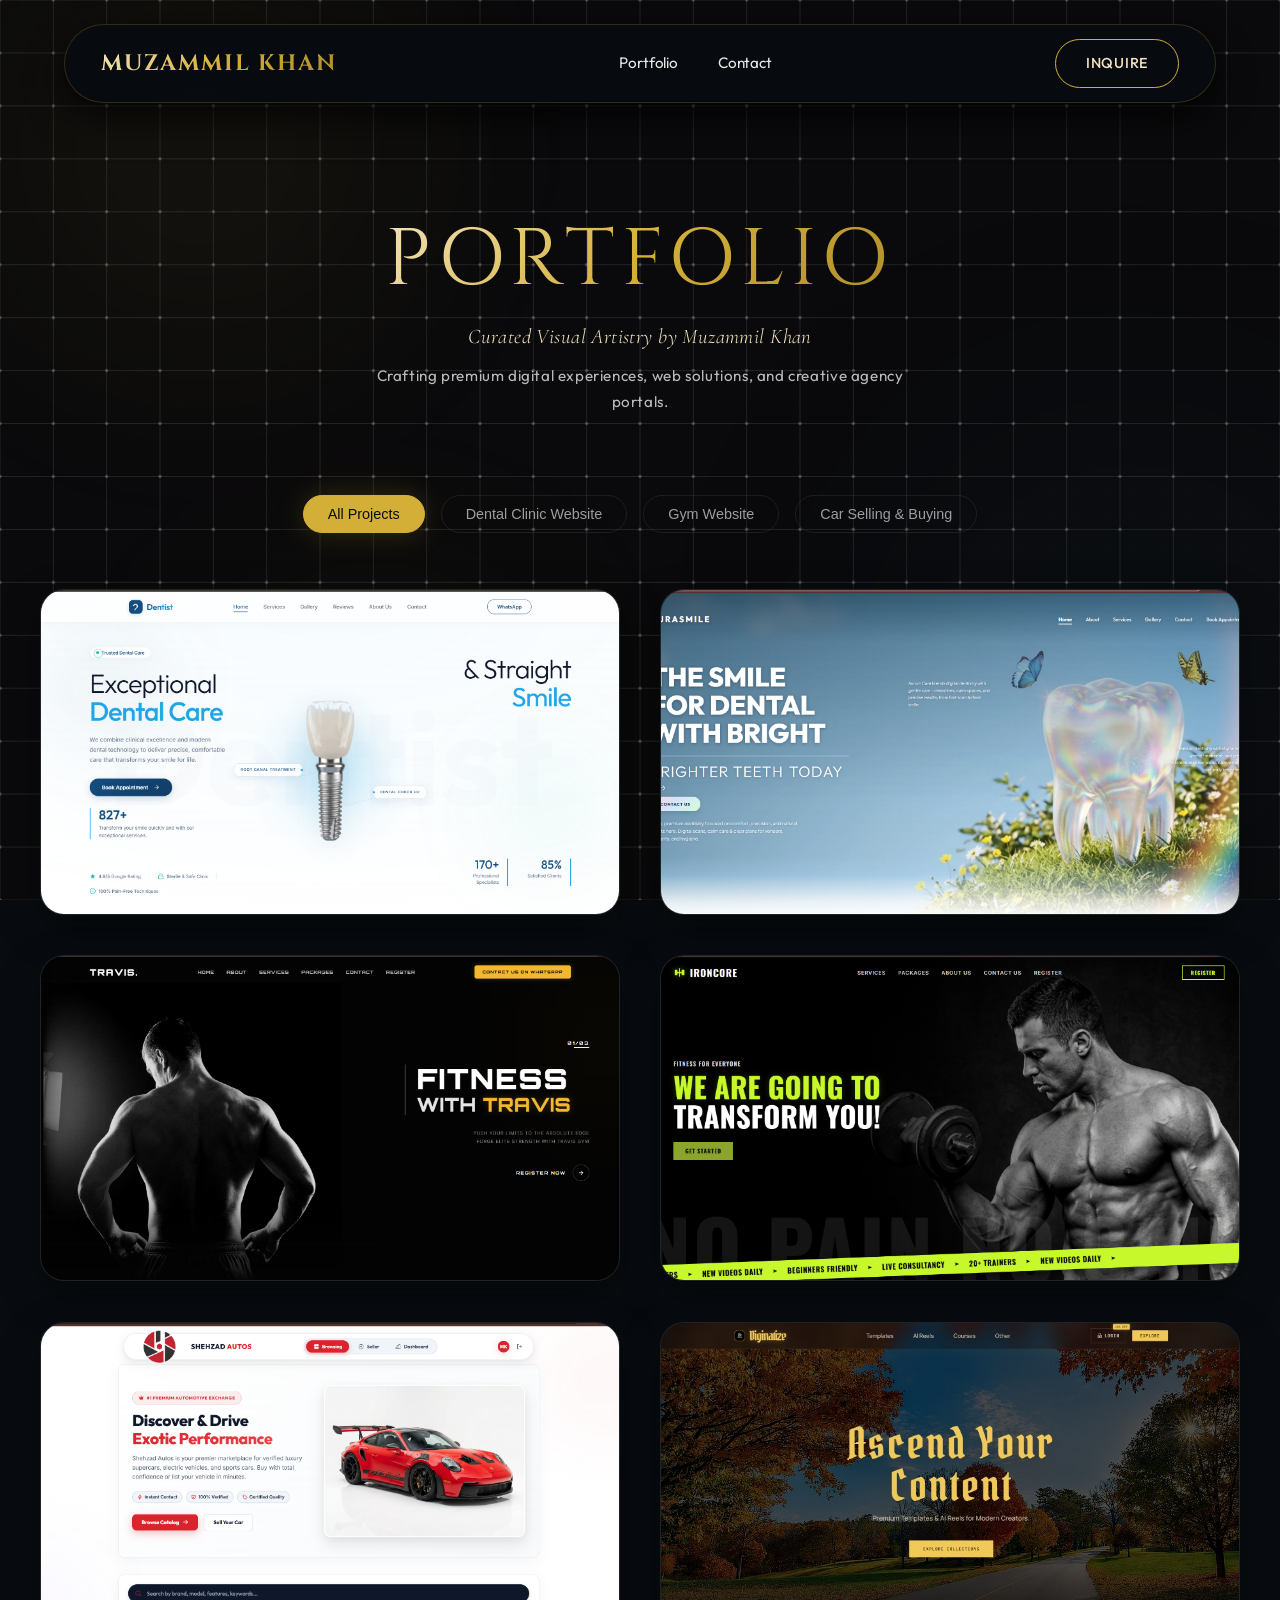
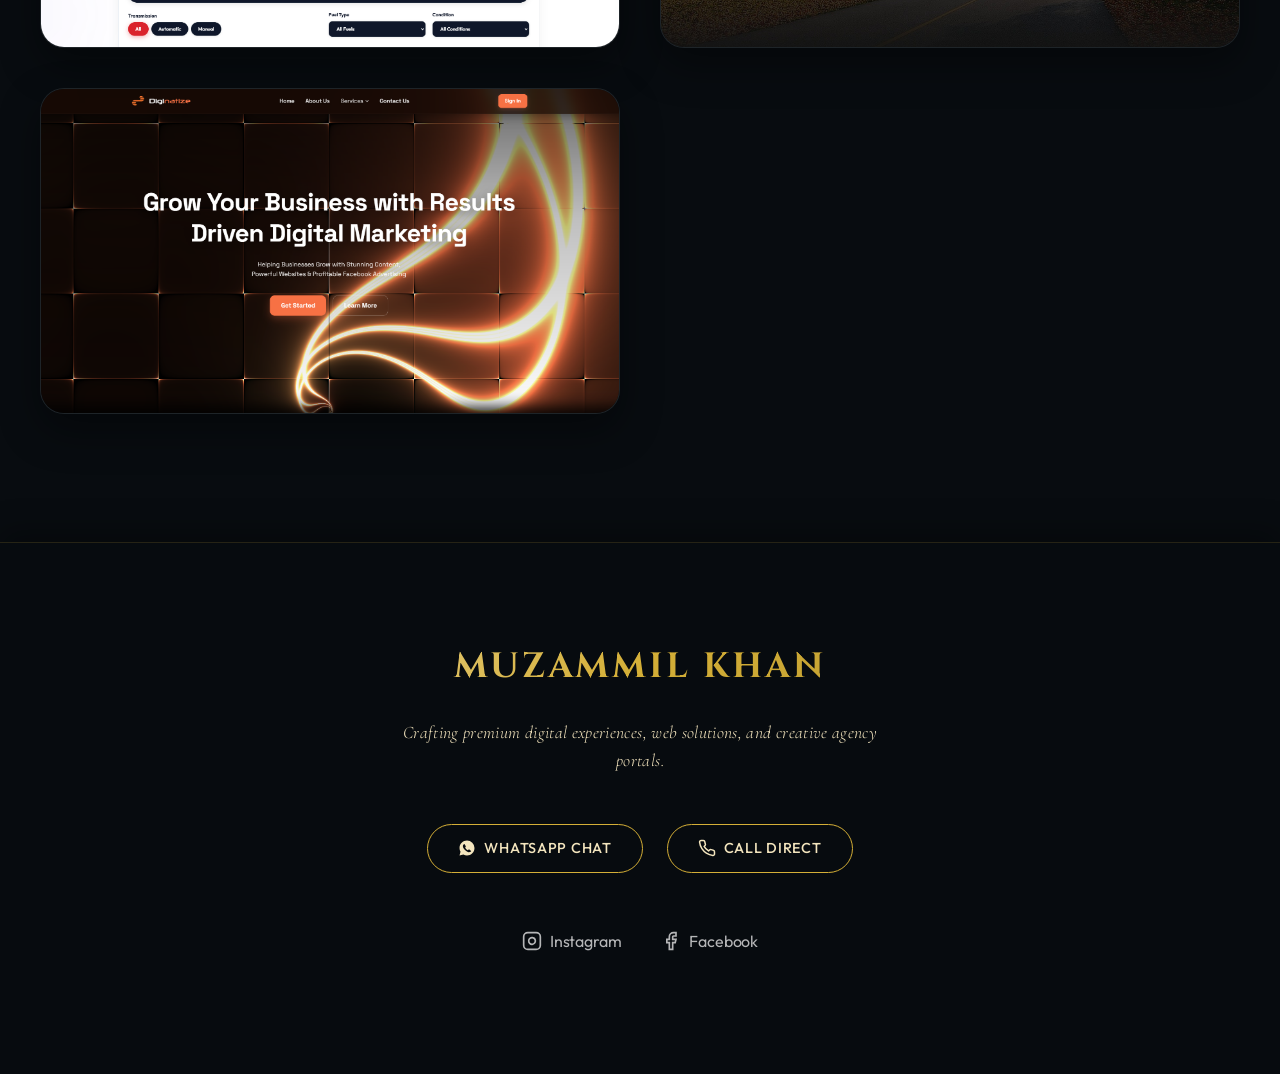
==== index.html @ 88462e07 "Add hero tagline with readable Outfit sans-serif font" ====
<!DOCTYPE html>
<html lang="en">
<head>
  <meta charset="UTF-8">
  <meta name="viewport" content="width=device-width, initial-scale=1.0">
  <title>Portfolio — Muzammil Khan | Visual Artistry & Creative Portfolio</title>
  <meta name="description" content="Explore the exclusive creative portfolio of Muzammil Khan, featuring landscapes, architecture, street photography, and dramatic studio portraits.">
  
  <!-- Premium Stylesheets -->
  <link rel="stylesheet" href="premium_styles.css">
</head>
<body class="font-body">

  <!-- Ambient Glow Spheres for Background Depth (wrapped to prevent horizontal overflow) -->
  <div class="ambient-bg-wrapper">
    <div class="glow-sphere glow-sphere-gold animate-float" style="width: 600px; height: 600px; top: -150px; left: -100px; opacity: 0.8;"></div>
    <div class="glow-sphere glow-sphere-teal" style="width: 700px; height: 700px; top: 35vh; right: -200px; opacity: 0.5;"></div>
    <div class="glow-sphere glow-sphere-gold" style="width: 500px; height: 500px; bottom: -100px; left: 10%; opacity: 0.6;"></div>
  </div>

  <!-- Sticky Glass Navigation Header -->
  <nav class="glass-nav">
    <div class="logo-container">
      <a href="#" class="logo-text font-luxury-display text-gradient-gold">Muzammil khan</a>
    </div>
    
    <!-- Desktop Navigation Links -->
    <div class="nav-links font-modern-sans">
      <a href="#gallery">Portfolio</a>
      <a href="#contact">Contact</a>
    </div>
    
    <!-- Right Controls -->
    <div class="nav-controls">
      <div class="nav-btn-container">
        <a href="https://wa.me/923310216815?text=Hi%20Muzammil%2C%20I%20would%20like%20to%20inquire%20about%20your%20photography%20portfolio." target="_blank" class="btn-premium">Inquire</a>
      </div>

      <!-- Hamburger Button (3 lines) -->
      <button class="nav-toggle" id="nav-toggle" aria-label="Toggle Menu">
        <span class="hamburger-bar"></span>
        <span class="hamburger-bar"></span>
        <span class="hamburger-bar"></span>
      </button>
    </div>

    <!-- Mobile & Tablet Dropdown Drawer -->
    <div class="mobile-nav-menu font-modern-sans" id="mobile-nav-menu">
      <a href="#gallery" class="mobile-nav-link">Portfolio</a>
      <a href="#contact" class="mobile-nav-link">Contact</a>
    </div>
  </nav>

  <!-- Hero Section -->
  <header class="hero-section">
    <div class="reveal reveal-slide-up delay-200">
      <h1 class="hero-title font-luxury-display text-gradient-gold">Portfolio</h1>
      <p class="hero-subtitle font-luxury-serif">Curated Visual Artistry by Muzammil Khan</p>
      <p class="hero-tagline font-modern-sans">Crafting premium digital experiences, web solutions, and creative agency portals.</p>
    </div>
  </header>

  <!-- Gallery Filter Tabs -->
  <section class="filter-container reveal reveal-slide-up delay-300 font-modern-sans">
    <button class="filter-btn active" data-filter="all">All Projects</button>
    <button class="filter-btn" data-filter="dentist">Dental Clinic Website</button>
    <button class="filter-btn" data-filter="gym">Gym Website</button>
    <button class="filter-btn" data-filter="cars">Car Selling & Buying</button>
  </section>

  <!-- Gallery Grid Section -->
  <main class="gallery-section" id="gallery">
    <div class="gallery-grid">
      
      <!-- Item 1: Dentist Website -->
      <div class="gallery-item reveal reveal-slide-up delay-100" 
           data-category="dentist" 
           data-title="Dental Wellness"
           data-desc="A premium, clean responsive dentistry website designed for Dr. Shahrukh. Features a modern clinic layout, dynamic service lists, interactive client reviews, and direct WhatsApp integrations to request appointments."
           data-date="February 2026"
           data-location="Karachi, Pakistan"
           data-live="https://dentist-main.vercel.app/">
        <div class="gallery-img-wrapper">
          <img src="assets/images/portfolio_dentist_web.png" alt="Dental Wellness Clinic">
        </div>
        <div class="gallery-overlay">
          <span class="gallery-item-category font-modern-sans">Dental Clinic</span>
          <h3 class="gallery-item-title font-luxury-serif">Dental Wellness</h3>
          <span class="gallery-item-link font-modern-sans">
            View Project 
            <svg width="14" height="14" viewBox="0 0 24 24" fill="none" stroke="currentColor" stroke-width="2">
              <line x1="5" y1="12" x2="19" y2="12"></line>
              <polyline points="12 5 19 12 12 19"></polyline>
            </svg>
          </span>
        </div>
      </div>

      <!-- Item 2: AuraSmile Dentist Website -->
      <div class="gallery-item reveal reveal-slide-up delay-150" 
           data-category="dentist" 
           data-title="AuraSmile"
           data-desc="A modern, high-end digital dentistry platform designed for AuraSmile. Built with serene sky-blue aesthetics, featuring clinical service catalogs, patient appointment requests, and client review carousels."
           data-date="January 2026"
           data-location="Dental Clinic"
           data-live="https://dentist-2-nine.vercel.app/">
        <div class="gallery-img-wrapper">
          <img src="assets/images/portfolio_dentist_web_2.png" alt="AuraSmile Dental Clinic">
        </div>
        <div class="gallery-overlay">
          <span class="gallery-item-category font-modern-sans">Dental Clinic</span>
          <h3 class="gallery-item-title font-luxury-serif">AuraSmile</h3>
          <span class="gallery-item-link font-modern-sans">
            View Project 
            <svg width="14" height="14" viewBox="0 0 24 24" fill="none" stroke="currentColor" stroke-width="2">
              <line x1="5" y1="12" x2="19" y2="12"></line>
              <polyline points="12 5 19 12 12 19"></polyline>
            </svg>
          </span>
        </div>
      </div>

      <!-- Item 3: Gym Website -->
      <div class="gallery-item reveal reveal-slide-up delay-200" 
           data-category="gym" 
           data-title="Travis Gym"
           data-desc="A sleek, high-contrast dark responsive landing page designed for Travis Gym. Features custom training package listings, athlete hero presentation sliders, dynamic service sections, and online membership registrations."
           data-date="March 2026"
           data-location="Fitness Center"
           data-live="https://gym-iota-lake.vercel.app/">
        <div class="gallery-img-wrapper">
          <img src="assets/images/portfolio_gym_web.png" alt="Travis Gym Website">
        </div>
        <div class="gallery-overlay">
          <span class="gallery-item-category font-modern-sans">Gym Website</span>
          <h3 class="gallery-item-title font-luxury-serif">Travis Gym</h3>
          <span class="gallery-item-link font-modern-sans">
            View Project 
            <svg width="14" height="14" viewBox="0 0 24 24" fill="none" stroke="currentColor" stroke-width="2">
              <line x1="5" y1="12" x2="19" y2="12"></line>
              <polyline points="12 5 19 12 12 19"></polyline>
            </svg>
          </span>
        </div>
      </div>

      <!-- Item 4: Ironcore Gym Website -->
      <div class="gallery-item reveal reveal-slide-up delay-250" 
           data-category="gym" 
           data-title="Ironcore Gym"
           data-desc="A premium, dark high-energy fitness platform built for Ironcore Gym. Showcases custom packages layouts, interactive trainer showcases, training service grids, and user registrations widgets."
           data-date="February 2026"
           data-location="Fitness Center"
           data-live="https://gym-2-eight.vercel.app/index.html">
        <div class="gallery-img-wrapper">
          <img src="assets/images/portfolio_gym_web_2.png" alt="Ironcore Gym Website">
        </div>
        <div class="gallery-overlay">
          <span class="gallery-item-category font-modern-sans">Gym Website</span>
          <h3 class="gallery-item-title font-luxury-serif">Ironcore Gym</h3>
          <span class="gallery-item-link font-modern-sans">
            View Project 
            <svg width="14" height="14" viewBox="0 0 24 24" fill="none" stroke="currentColor" stroke-width="2">
              <line x1="5" y1="12" x2="19" y2="12"></line>
              <polyline points="12 5 19 12 12 19"></polyline>
            </svg>
          </span>
        </div>
      </div>

      <!-- Item 5: Shehzad Autos Car Portal -->
      <div class="gallery-item reveal reveal-slide-up delay-200" 
           data-category="cars" 
           data-title="Shehzad Autos"
           data-desc="A premium automotive exchange platform designed to browse, buy, and sell verified luxury supercars and sports vehicles. Features a clean catalog interface, search filtration dashboards, and instant seller contact options."
           data-date="May 2026"
           data-location="Car Marketplace"
           data-live="https://old-car-selling.vercel.app/">
        <div class="gallery-img-wrapper">
          <img src="assets/images/portfolio_car_web_2.png" alt="Shehzad Autos Platform">
        </div>
        <div class="gallery-overlay">
          <span class="gallery-item-category font-modern-sans">Car Selling & Buying</span>
          <h3 class="gallery-item-title font-luxury-serif">Shehzad Autos</h3>
          <span class="gallery-item-link font-modern-sans">
            View Project 
            <svg width="14" height="14" viewBox="0 0 24 24" fill="none" stroke="currentColor" stroke-width="2">
              <line x1="5" y1="12" x2="19" y2="12"></line>
              <polyline points="12 5 19 12 12 19"></polyline>
            </svg>
          </span>
        </div>
      </div>

      <!-- Item 6: Diginatize Platform -->
      <div class="gallery-item reveal reveal-slide-up delay-100" 
           data-category="other" 
           data-title="Diginatize"
           data-desc="A premium digital content distribution hub built for creator templates and AI reels. Includes curated assets catalogs, login portals, learning courses modules, and redirection conversion utility pages."
           data-date="April 2026"
           data-location="Digital Platform"
           data-live="https://converter-three-jet.vercel.app/code.html">
        <div class="gallery-img-wrapper">
          <img src="assets/images/portfolio_diginatize_web.jpg" alt="Diginatize Platform">
        </div>
        <div class="gallery-overlay">
          <span class="gallery-item-category font-modern-sans">Digital Products</span>
          <h3 class="gallery-item-title font-luxury-serif">Diginatize</h3>
          <span class="gallery-item-link font-modern-sans">
            View Project 
            <svg width="14" height="14" viewBox="0 0 24 24" fill="none" stroke="currentColor" stroke-width="2">
              <line x1="5" y1="12" x2="19" y2="12"></line>
              <polyline points="12 5 19 12 12 19"></polyline>
            </svg>
          </span>
        </div>
      </div>

      <!-- Item 7: Diginatize Marketer -->
      <div class="gallery-item reveal reveal-slide-up delay-150" 
           data-category="other" 
           data-title="Diginatize Marketer"
           data-desc="A results-driven digital marketing agency landing page designed under the Diginatize brand. Built with modern campaign sections, client testimonials grids, and custom service lists."
           data-date="July 2026"
           data-location="Marketing Agency"
           data-live="https://diginatize-marketer.vercel.app/">
        <div class="gallery-img-wrapper">
          <img src="assets/images/portfolio_marketing_web_2.png" alt="Diginatize Marketer Platform">
        </div>
        <div class="gallery-overlay">
          <span class="gallery-item-category font-modern-sans">Digital Marketing</span>
          <h3 class="gallery-item-title font-luxury-serif">Diginatize Marketer</h3>
          <span class="gallery-item-link font-modern-sans">
            View Project 
            <svg width="14" height="14" viewBox="0 0 24 24" fill="none" stroke="currentColor" stroke-width="2">
              <line x1="5" y1="12" x2="19" y2="12"></line>
              <polyline points="12 5 19 12 12 19"></polyline>
            </svg>
          </span>
        </div>
      </div>

    </div>
  </main>

  <!-- Interactive Lightbox Modal -->
  <div class="lightbox" id="lightbox">
    <div class="lightbox-content">
      <button class="lightbox-close-btn" aria-label="Close Lightbox">&times;</button>
      
      <!-- Visual Display Area -->
      <div class="lightbox-visual">
        <img src="" alt="" class="lightbox-img">
      </div>
      
      <!-- Details & Actions Area -->
      <div class="lightbox-details">
        <span class="lightbox-category font-modern-sans">Category</span>
        <h2 class="lightbox-title font-luxury-serif text-gradient-gold">Project Title</h2>
        <p class="lightbox-desc font-body">Detailed description of the project goes here.</p>
        
        <div class="lightbox-metadata font-modern-sans">
          <div class="meta-item">
            <span class="meta-label">Released</span>
            <span class="meta-val lightbox-date">October 2025</span>
          </div>
          <div class="meta-item">
            <span class="meta-label">Client / Focus</span>
            <span class="meta-val lightbox-location">Location</span>
          </div>
        </div>

        <div class="lightbox-actions">
          <a href="#" target="_blank" class="btn-premium lightbox-primary-btn">
            <!-- Content populated dynamically by JS -->
          </a>
          <button class="btn-secondary lightbox-close-action-btn" id="lightbox-close-action-btn">
            <svg width="16" height="16" viewBox="0 0 24 24" fill="none" stroke="currentColor" stroke-width="2" stroke-linecap="round" stroke-linejoin="round" style="margin-right: 4px;"><line x1="19" y1="12" x2="5" y2="12"></line><polyline points="12 19 5 12 12 5"></polyline></svg>
            Back
          </button>
        </div>
      </div>
    </div>
  </div>

  <!-- Footer Section -->
  <footer class="footer" id="contact">
    <div class="reveal reveal-slide-up">
      <h2 class="footer-brand font-luxury-display text-gradient-gold">Muzammil Khan</h2>
      <p class="footer-tagline font-luxury-serif">Crafting premium digital experiences, web solutions, and creative agency portals.</p>
      
      <!-- Interactive Contact Triggers (Call & WhatsApp) -->
      <div style="display: flex; justify-content: center; gap: 1.5rem; margin-bottom: 3.5rem; flex-wrap: wrap;">
        <!-- WhatsApp -->
        <a href="https://wa.me/923310216815?text=Hi%20Muzammil%2C%20I%20would%20love%20to%20discuss%20a%20project%20or%20inquire%20about%20your%20art." 
           target="_blank" class="btn-premium">
          <svg width="18" height="18" viewBox="0 0 24 24" fill="currentColor">
            <path d="M12.012 2c-5.506 0-9.989 4.478-9.99 9.984a9.96 9.96 0 0 0 1.333 4.982L2 22l5.202-1.362a9.92 9.92 0 0 0 4.808 1.238h.005c5.507 0 9.99-4.478 9.99-9.985A9.98 9.98 0 0 0 12.012 2zm5.727 14.12c-.25.706-1.464 1.296-2.01 1.348-.5.048-1.154.276-3.344-.633-2.793-1.157-4.577-3.99-4.717-4.178-.14-.188-1.135-1.507-1.135-2.875 0-1.367.72-2.04.976-2.323.257-.282.56-.353.748-.353.187 0 .375.002.538.01.173.007.406-.066.637.49.237.57.813 1.986.883 2.128.07.141.117.306.023.493-.093.188-.14.306-.28.47-.14.165-.296.37-.42.495-.14.14-.287.293-.122.574.165.281.733 1.21 1.575 1.96.166.147.332.274.502.378.857.697 1.62.906 1.916.713.296-.192.57-.492.79-.817.158-.236.31-.19.516-.114.205.076 1.3.612 1.52.72.22.109.367.163.42.257.054.093.054.542-.196 1.248z"/>
          </svg>
          WhatsApp Chat
        </a>
        <!-- Direct Call -->
        <a href="tel:+923310216815" class="btn-premium">
          <svg width="18" height="18" viewBox="0 0 24 24" fill="none" stroke="currentColor" stroke-width="2" stroke-linecap="round" stroke-linejoin="round">
            <path d="M22 16.92v3a2 2 0 0 1-2.18 2 19.79 19.79 0 0 1-8.63-3.07 19.5 19.5 0 0 1-6-6 19.79 19.79 0 0 1-3.07-8.67A2 2 0 0 1 4.11 2h3a2 2 0 0 1 2 1.72 12.84 12.84 0 0 0 .7 2.81 2 2 0 0 1-.45 2.11L8.09 9.91a16 16 0 0 0 6 6l1.27-1.27a2 2 0 0 1 2.11-.45 12.84 12.84 0 0 0 2.81.7A2 2 0 0 1 22 16.92z"/>
          </svg>
          Call Direct
        </a>
      </div>

      <!-- Social Links (Instagram, Facebook) -->
      <div class="footer-socials font-modern-sans">
        <!-- Instagram -->
        <a href="https://www.instagram.com/diginatize/" target="_blank" class="footer-social-link">
          <svg viewBox="0 0 24 24">
            <rect x="2" y="2" width="20" height="20" rx="5" ry="5" fill="none" stroke="currentColor" stroke-width="2"/>
            <path d="M16 11.37A4 4 0 1 1 12.63 8 4 4 0 0 1 16 11.37z" fill="none" stroke="currentColor" stroke-width="2"/>
            <line x1="17.5" y1="6.5" x2="17.51" y2="6.5" stroke="currentColor" stroke-width="2"/>
          </svg>
          Instagram
        </a>
        <!-- Facebook -->
        <a href="https://www.facebook.com/diginatize/" target="_blank" class="footer-social-link">
          <svg viewBox="0 0 24 24">
            <path d="M18 2h-3a5 5 0 0 0-5 5v3H7v4h3v8h4v-8h3l1-4h-4V7a1 1 0 0 1 1-1h3z" fill="none" stroke="currentColor" stroke-width="2"/>
          </svg>
          Facebook
        </a>
      </div>
    </div>
  </footer>

  <!-- Scripts -->
  <script src="background_grid.js"></script>
  <script src="scroll_controller.js"></script>
  <script src="app.js"></script>
</body>
</html>
---- premium_styles.css ----
/*
 * Premium Design System & Custom Gallery Stylesheet (premium_styles.css)
 * Curated for Muzammil Khan Portfolio Gallery
 */

@import url('https://fonts.googleapis.com/css2?family=Cinzel:wght@400;600;700&family=Cormorant+Garamond:ital,wght@0,300;0,400;0,600;1,400&family=Inter:wght@300;400;500;600&family=Outfit:wght@300;400;500;600;700&display=swap');

:root {
  /* --- PALETTE: Luxury Obsidian & Gold --- */
  --color-gold-light: #f3e5be;
  --color-gold: #d4af37;
  --color-gold-dark: #aa8c2c;
  --color-obsidian: #080c10;
  --color-obsidian-card: rgba(16, 22, 28, 0.6);
  --color-teal-deep: #0a1a24;
  --color-teal-glow: #143547;
  --color-white: #ffffff;
  --color-text-muted: rgba(255, 255, 255, 0.6);

  /* --- SPACING & BORDERS --- */
  --radius-lg: 24px;
  --radius-md: 16px;
  --radius-sm: 8px;
  --border-light: 1px solid rgba(255, 255, 255, 0.08);
  --border-glow-gold: 1px solid rgba(212, 175, 55, 0.2);

  /* --- ANIMATIONS & EASINGS --- */
  --ease-premium: cubic-bezier(0.25, 1, 0.5, 1);
  --transition-fast: all 0.2s var(--ease-premium);
  --transition-medium: all 0.4s var(--ease-premium);
  --transition-slow: all 0.8s var(--ease-premium);
  
  /* --- SHADOWS --- */
  --shadow-soft: 0 16px 40px 0 rgba(0, 0, 0, 0.4);
  --shadow-gold-glow: 0 0 30px rgba(212, 175, 55, 0.2);
}

/* ==========================================================================
   BASE & RESET
   ========================================================================== */

* {
  box-sizing: border-box;
  margin: 0;
  padding: 0;
}

/* Custom Text Selection Highlight */
::selection {
  background-color: var(--color-gold);
  color: var(--color-obsidian);
}

::-moz-selection {
  background-color: var(--color-gold);
  color: var(--color-obsidian);
}

html {
  background-color: var(--color-obsidian);
  overflow-x: hidden;
  width: 100%;
}

body {
  background-color: transparent;
  color: var(--color-white);
  font-family: 'Inter', sans-serif;
  line-height: 1.6;
  overflow-x: hidden;
  width: 100%;
}

/* Custom scrollbar */
::-webkit-scrollbar {
  width: 8px;
}
::-webkit-scrollbar-track {
  background: var(--color-obsidian);
}
::-webkit-scrollbar-thumb {
  background: rgba(212, 175, 55, 0.3);
  border-radius: 4px;
}
::-webkit-scrollbar-thumb:hover {
  background: var(--color-gold);
}

/* ==========================================================================
   TYPOGRAPHY
   ========================================================================== */

.font-luxury-serif {
  font-family: 'Cormorant Garamond', serif;
  font-weight: 300;
  letter-spacing: 0.02em;
}

.font-luxury-display {
  font-family: 'Cinzel', serif;
  font-weight: 600;
  letter-spacing: 0.08em;
}

.font-modern-sans {
  font-family: 'Outfit', sans-serif;
  letter-spacing: -0.01em;
}

.text-gradient-gold {
  background: linear-gradient(135deg, var(--color-gold-light) 0%, var(--color-gold) 50%, var(--color-gold-dark) 100%);
  -webkit-background-clip: text;
  -webkit-text-fill-color: transparent;
  background-clip: text;
}

/* ==========================================================================
   LAYOUT COMPONENTS
   ========================================================================== */

/* Ambient Background Container to clip any layout overflow */
.ambient-bg-wrapper {
  position: fixed;
  top: 0;
  left: 0;
  width: 100%;
  height: 100%;
  overflow: hidden;
  z-index: 0;
  pointer-events: none;
}

/* Glow Spheres for Background Ambient Glow */
.glow-sphere {
  position: absolute;
  border-radius: 50%;
  filter: blur(120px);
  z-index: 0;
  pointer-events: none;
}

.glow-sphere-gold {
  background: radial-gradient(circle, rgba(212, 175, 55, 0.12) 0%, transparent 70%);
}

.glow-sphere-teal {
  background: radial-gradient(circle, rgba(20, 53, 71, 0.3) 0%, transparent 70%);
}

@keyframes float {
  0% { transform: translateY(0px) rotate(0deg); }
  50% { transform: translateY(-15px) rotate(5deg); }
  100% { transform: translateY(0px) rotate(0deg); }
}

.animate-float {
  animation: float 6s ease-in-out infinite;
}

/* Sticky Glass Header */
.glass-nav {
  position: fixed;
  top: 24px;
  left: 50%;
  transform: translateX(-50%);
  width: 90%;
  max-width: 1200px;
  background: rgba(8, 12, 16, 0.95); /* Increased opacity for clear visibility */
  backdrop-filter: blur(24px); /* Increased blur */
  -webkit-backdrop-filter: blur(24px);
  border: 1px solid rgba(212, 175, 55, 0.2); /* Premium default gold border */
  border-radius: 40px;
  padding: 14px 36px;
  z-index: 1000;
  display: flex;
  justify-content: space-between;
  align-items: center;
  box-shadow: 0 10px 30px rgba(0, 0, 0, 0.5), var(--shadow-soft);
  transition: var(--transition-medium);
}

.glass-nav:hover {
  border-color: rgba(212, 175, 55, 0.4);
}

.logo-container {
  display: flex;
  align-items: center;
}

.logo-text {
  font-size: 1.4rem;
  text-decoration: none;
  font-weight: 700;
  text-transform: uppercase;
}

.nav-links {
  display: flex;
  gap: 2.5rem;
}

.nav-links a {
  color: var(--color-white);
  text-decoration: none;
  font-size: 0.95rem;
  font-weight: 400;
  transition: var(--transition-fast);
  opacity: 0.90;
}
.nav-links a:hover {
  color: var(--color-gold);
  opacity: 1;
}

/* Navigation Controls Wrapper */
.nav-controls {
  display: flex;
  align-items: center;
  gap: 1.5rem;
}

/* Mobile Toggle Hamburger Button */
.nav-toggle {
  display: none; /* Hidden on desktop */
  background: none;
  border: none;
  cursor: pointer;
  flex-direction: column;
  justify-content: space-between;
  width: 24px;
  height: 18px;
  padding: 0;
  z-index: 1001;
}

.hamburger-bar {
  width: 100%;
  height: 2px;
  background-color: var(--color-white);
  border-radius: 2px;
  transition: all 0.3s var(--ease-premium);
}

.nav-toggle.active .hamburger-bar:nth-child(1) {
  transform: translateY(8px) rotate(45deg);
}

.nav-toggle.active .hamburger-bar:nth-child(2) {
  opacity: 0;
}

.nav-toggle.active .hamburger-bar:nth-child(3) {
  transform: translateY(-8px) rotate(-45deg);
}

/* Mobile & Tablet Navigation Menu Dropdown */
.mobile-nav-menu {
  position: absolute;
  top: calc(100% + 12px);
  left: 0;
  width: 100%;
  background: rgba(8, 12, 16, 0.98);
  backdrop-filter: blur(24px);
  -webkit-backdrop-filter: blur(24px);
  border: 1px solid rgba(212, 175, 55, 0.2);
  border-radius: 24px;
  padding: 2rem;
  display: flex;
  flex-direction: column;
  align-items: center;
  gap: 1.5rem;
  opacity: 0;
  visibility: hidden;
  transform: translateY(-15px);
  transition: all 0.4s cubic-bezier(0.2, 1, 0.2, 1);
  box-shadow: 0 20px 40px rgba(0, 0, 0, 0.6);
  z-index: 999;
}

.mobile-nav-menu.active {
  opacity: 1;
  visibility: visible;
  transform: translateY(0);
}

.mobile-nav-link {
  color: var(--color-white);
  text-decoration: none;
  font-size: 1.1rem;
  font-weight: 400;
  text-transform: uppercase;
  letter-spacing: 0.15em;
  transition: var(--transition-fast);
}

.mobile-nav-link:hover {
  color: var(--color-gold);
}



/* Hero Section */
.hero-section {
  position: relative;
  min-height: 55vh;
  display: flex;
  flex-direction: column;
  justify-content: flex-end;
  align-items: center;
  text-align: center;
  padding: 160px 2rem 3rem 2rem;
  z-index: 1;
}

.hero-title {
  font-size: 5rem;
  line-height: 1.1;
  margin-bottom: 1rem;
  font-weight: 300;
  text-transform: uppercase;
}

.hero-subtitle {
  font-size: 1.3rem;
  color: var(--color-gold-light);
  font-style: italic;
  max-width: 600px;
  margin-bottom: 0.6rem;
}

.hero-tagline {
  font-family: 'Outfit', sans-serif;
  font-size: 0.95rem;
  font-weight: 400;
  color: rgba(255, 255, 255, 0.72);
  letter-spacing: 0.04em;
  max-width: 540px;
  margin: 0 auto 2rem auto;
  line-height: 1.7;
}

/* Premium Buttons */
.btn-premium {
  position: relative;
  overflow: hidden;
  padding: 12px 30px;
  border-radius: 30px;
  border: 1px solid var(--color-gold);
  background: transparent;
  color: var(--color-gold-light);
  font-family: 'Outfit', sans-serif;
  font-weight: 500;
  font-size: 0.9rem;
  text-transform: uppercase;
  letter-spacing: 0.05em;
  cursor: pointer;
  z-index: 1;
  transition: var(--transition-medium);
  text-decoration: none;
  display: inline-flex;
  align-items: center;
  gap: 8px;
}

.btn-premium::before {
  content: '';
  position: absolute;
  top: 0;
  left: -100%;
  width: 100%;
  height: 100%;
  background: linear-gradient(90deg, transparent, rgba(255, 255, 255, 0.15), transparent);
  transition: 0.6s;
  z-index: -1;
}

.btn-premium:hover::before {
  left: 100%;
}

.btn-premium:hover {
  background: var(--color-gold);
  color: var(--color-obsidian);
  box-shadow: var(--shadow-gold-glow);
  transform: translateY(-2px);
}

.btn-secondary {
  position: relative;
  padding: 12px 30px;
  border-radius: 30px;
  border: 1px solid rgba(255, 255, 255, 0.15);
  background: rgba(255, 255, 255, 0.05);
  color: var(--color-white);
  font-family: 'Outfit', sans-serif;
  font-weight: 500;
  font-size: 0.9rem;
  text-transform: uppercase;
  letter-spacing: 0.05em;
  cursor: pointer;
  transition: var(--transition-medium);
  text-decoration: none;
  display: inline-flex;
  align-items: center;
  justify-content: center;
  gap: 8px;
}

.btn-secondary:hover {
  background: rgba(255, 255, 255, 0.1);
  border-color: rgba(255, 255, 255, 0.3);
  color: var(--color-white);
  transform: translateY(-2px);
}

/* ==========================================================================
   GALLERY FILTER SYSTEM
   ========================================================================== */

.filter-container {
  display: flex;
  justify-content: center;
  gap: 1rem;
  margin-bottom: 3.5rem;
  padding: 0 2rem;
  position: relative;
  z-index: 10;
  flex-wrap: wrap;
}

.filter-btn {
  background: transparent;
  border: 1px solid rgba(255, 255, 255, 0.08);
  color: var(--color-text-muted);
  padding: 10px 24px;
  border-radius: 20px;
  cursor: pointer;
  font-size: 0.9rem;
  font-weight: 500;
  transition: var(--transition-medium);
}

.filter-btn:hover {
  border-color: rgba(212, 175, 55, 0.4);
  color: var(--color-gold-light);
  background: rgba(212, 175, 55, 0.03);
}

.filter-btn.active {
  background: var(--color-gold);
  color: var(--color-obsidian);
  border-color: var(--color-gold);
  box-shadow: var(--shadow-gold-glow);
}

/* ==========================================================================
   GALLERY GRID & CARDS
   ========================================================================== */

.gallery-section {
  max-width: 1300px;
  margin: 0 auto;
  padding: 0 2.5rem 8rem 2.5rem;
  position: relative;
  z-index: 2;
}

.gallery-grid {
  display: grid;
  grid-template-columns: repeat(auto-fill, minmax(380px, 1fr));
  gap: 2.5rem;
}

.gallery-item {
  position: relative;
  border-radius: var(--radius-lg);
  overflow: hidden;
  aspect-ratio: 16 / 9;
  cursor: pointer;
  background: var(--color-obsidian-card);
  backdrop-filter: blur(10px);
  -webkit-backdrop-filter: blur(10px);
  border: var(--border-light);
  box-shadow: var(--shadow-soft);
  transition: var(--transition-medium);
}

.gallery-item:hover {
  border-color: var(--color-gold);
  box-shadow: var(--shadow-gold-glow);
  transform: translateY(-8px);
}

.gallery-img-wrapper {
  width: 100%;
  height: 100%;
  position: relative;
  overflow: hidden;
  background-color: #ffffff;
}

.gallery-img-wrapper img {
  width: 100%;
  height: 100%;
  object-fit: cover;
  transition: transform 0.8s var(--ease-premium);
}

.gallery-item:hover .gallery-img-wrapper img {
  transform: scale(1.06);
}

/* Elegant Hover Overlay Details */
.gallery-overlay {
  position: absolute;
  top: 0;
  left: 0;
  width: 100%;
  height: 100%;
  background: linear-gradient(to top, rgba(8, 12, 16, 0.95) 0%, rgba(8, 12, 16, 0.4) 50%, transparent 100%);
  display: flex;
  flex-direction: column;
  justify-content: flex-end;
  padding: 2.5rem;
  opacity: 0;
  transition: var(--transition-medium);
  z-index: 2;
}

.gallery-item:hover .gallery-overlay {
  opacity: 1;
}

.gallery-item-category {
  font-size: 0.8rem;
  font-weight: 600;
  text-transform: uppercase;
  color: var(--color-gold);
  letter-spacing: 0.15em;
  margin-bottom: 0.5rem;
  transform: translateY(15px);
  transition: transform 0.5s var(--ease-premium);
}

.gallery-item-title {
  font-size: 1.6rem;
  font-weight: 300;
  color: var(--color-white);
  margin-bottom: 0.8rem;
  transform: translateY(20px);
  transition: transform 0.5s var(--ease-premium) 50ms;
}

.gallery-item-link {
  font-size: 0.85rem;
  color: var(--color-gold-light);
  text-decoration: none;
  font-weight: 500;
  display: inline-flex;
  align-items: center;
  gap: 6px;
  transform: translateY(25px);
  transition: transform 0.5s var(--ease-premium) 100ms;
}

.gallery-item:hover .gallery-item-category,
.gallery-item:hover .gallery-item-title,
.gallery-item:hover .gallery-item-link {
  transform: translateY(0);
}

/* Animation states for filtering */
.gallery-item.hidden {
  opacity: 0;
  transform: scale(0.9) translateY(20px);
  pointer-events: none;
  position: absolute;
  width: 0;
  height: 0;
  overflow: hidden;
  margin: 0;
  padding: 0;
  border: none;
}

/* ==========================================================================
   PREMIUM LIGHTBOX MODAL
   ========================================================================== */

.lightbox {
  position: fixed;
  top: 0;
  left: 0;
  width: 100vw;
  height: 100vh;
  background: rgba(8, 12, 16, 0.96);
  backdrop-filter: blur(20px);
  -webkit-backdrop-filter: blur(20px);
  z-index: 2000;
  display: flex;
  justify-content: center;
  align-items: center;
  opacity: 0;
  pointer-events: none;
  transition: var(--transition-medium);
}

.lightbox.active {
  opacity: 1;
  pointer-events: auto;
}

.lightbox-content {
  position: relative;
  width: 90%;
  max-width: 1200px;
  height: 80vh;
  display: grid;
  grid-template-columns: 1.2fr 0.8fr;
  background: rgba(16, 22, 28, 0.5);
  border: var(--border-light);
  border-radius: var(--radius-lg);
  overflow: hidden;
  box-shadow: var(--shadow-soft);
  transform: scale(0.95);
  transition: transform 0.5s var(--ease-premium);
}

.lightbox.active .lightbox-content {
  transform: scale(1);
}

.lightbox-visual {
  width: 100%;
  height: 100%;
  overflow: hidden;
  background: #ffffff;
  display: flex;
  align-items: center;
  justify-content: center;
  border-right: var(--border-light);
}

.lightbox-visual img {
  width: 100%;
  height: 100%;
  object-fit: contain;
}

.lightbox-details {
  padding: 4rem 3.5rem;
  display: flex;
  flex-direction: column;
  justify-content: center;
}

.lightbox-close-btn {
  position: absolute;
  top: 24px;
  right: 24px;
  background: rgba(255, 255, 255, 0.05);
  border: var(--border-light);
  width: 48px;
  height: 48px;
  border-radius: 50%;
  color: var(--color-white);
  font-size: 1.5rem;
  cursor: pointer;
  display: flex;
  align-items: center;
  justify-content: center;
  transition: var(--transition-fast);
  z-index: 10;
}

.lightbox-close-btn:hover {
  background: rgba(212, 175, 55, 0.15);
  color: var(--color-gold);
  border-color: var(--color-gold);
  transform: rotate(90deg);
}

.lightbox-category {
  font-size: 0.85rem;
  color: var(--color-gold);
  font-weight: 600;
  letter-spacing: 0.2em;
  text-transform: uppercase;
  margin-bottom: 1rem;
}

.lightbox-title {
  font-size: 2.8rem;
  font-weight: 300;
  margin-bottom: 1.5rem;
  line-height: 1.2;
}

.lightbox-desc {
  font-size: 1.05rem;
  color: var(--color-text-muted);
  line-height: 1.7;
  margin-bottom: 2.5rem;
}

.lightbox-metadata {
  border-top: var(--border-light);
  border-bottom: var(--border-light);
  padding: 1.5rem 0;
  margin-bottom: 2.5rem;
  display: grid;
  grid-template-columns: 1fr 1fr;
  gap: 1.5rem;
}

.meta-item span {
  display: block;
}

.meta-label {
  font-size: 0.75rem;
  color: var(--color-text-muted);
  text-transform: uppercase;
  letter-spacing: 0.1em;
  margin-bottom: 4px;
}

.meta-val {
  font-size: 0.95rem;
  font-weight: 500;
  color: var(--color-white);
}

.lightbox-actions {
  display: flex;
  gap: 1.5rem;
}

/* ==========================================================================
   FOOTER SECTION
   ========================================================================== */

.footer {
  background: rgba(8, 12, 16, 0.9);
  backdrop-filter: blur(20px);
  -webkit-backdrop-filter: blur(20px);
  border-top: 1px solid rgba(212, 175, 55, 0.15);
  padding: 6rem 2rem 4rem 2rem;
  position: relative;
  z-index: 2;
  text-align: center;
  box-shadow: 0 -10px 30px rgba(0, 0, 0, 0.3);
}

.footer-brand {
  font-size: 2.2rem;
  font-weight: 700;
  text-transform: uppercase;
  margin-bottom: 1.5rem;
}

.footer-tagline {
  font-size: 1.1rem;
  font-style: italic;
  color: var(--color-gold-light);
  max-width: 500px;
  margin: 0 auto 3rem auto;
}

.footer-socials {
  display: flex;
  justify-content: center;
  gap: 2.5rem;
  margin-bottom: 3.5rem;
}

.footer-social-link {
  color: var(--color-white);
  text-decoration: none;
  font-size: 1rem;
  transition: var(--transition-fast);
  display: flex;
  align-items: center;
  gap: 8px;
  opacity: 0.7;
}

.footer-social-link:hover {
  color: var(--color-gold);
  opacity: 1;
  transform: translateY(-2px);
}

.footer-social-link svg {
  width: 20px;
  height: 20px;
  fill: currentColor;
}

.footer-copyright {
  font-size: 0.8rem;
  color: rgba(255, 255, 255, 0.3);
  letter-spacing: 0.1em;
  text-transform: uppercase;
  margin-top: 4rem;
  border-top: var(--border-light);
  padding-top: 2rem;
}

/* ==========================================================================
   REVEAL VIEWPORT ANIMATIONS (SCROLL CONTROLLER SUPPORT)
   ========================================================================== */

.reveal {
  opacity: 0;
  transition: var(--transition-slow);
  will-change: transform, opacity;
}

.reveal-slide-up {
  transform: translateY(60px);
}

.reveal-slide-left {
  transform: translateX(-60px);
}

.reveal-slide-right {
  transform: translateX(60px);
}

.reveal-zoom-in {
  transform: scale(0.92);
}

.reveal-glow {
  filter: blur(12px);
}

.reveal.active {
  opacity: 1;
  transform: translate(0) scale(1);
  filter: blur(0);
}

/* Animation delay utility classes */
.delay-100 { transition-delay: 100ms; }
.delay-200 { transition-delay: 200ms; }
.delay-300 { transition-delay: 300ms; }
.delay-400 { transition-delay: 400ms; }
.delay-500 { transition-delay: 500ms; }

/* ==========================================================================
   RESPONSIVENESS
   ========================================================================== */

@media (max-width: 992px) {
  .lightbox-content {
    grid-template-columns: 1fr;
    display: flex;
    flex-direction: column;
    height: auto;
    max-height: 90vh;
    width: 95%;
    overflow-y: auto;
  }
  
  .lightbox-visual {
    border-right: none;
    border-bottom: var(--border-light);
    width: 100%;
    height: auto;
    aspect-ratio: 16 / 9;
  }

  .lightbox-details {
    padding: 2rem;
    height: auto;
    justify-content: flex-start;
  }

  .lightbox-title {
    font-size: 2.2rem;
    margin-bottom: 1rem;
  }

  .lightbox-desc {
    font-size: 0.95rem;
    margin-bottom: 1.5rem;
  }

  .lightbox-metadata {
    margin-bottom: 1.5rem;
    padding: 1rem 0;
  }

  .hero-title {
    font-size: 3.5rem;
  }

  .gallery-grid {
    grid-template-columns: repeat(2, 1fr);
    gap: 2rem;
  }

  .nav-links {
    display: none; /* Hide desktop nav links */
  }

  .nav-toggle {
    display: flex; /* Show hamburger toggle */
  }

  .glass-nav {
    top: 16px;
    width: 92%;
    padding: 12px 24px;
    border-radius: 30px;
  }
}

@media (max-width: 768px) {
  .glass-nav {
    top: 12px;
    width: 95%;
    padding: 10px 16px;
    border-radius: 20px;
  }

  .logo-text {
    font-size: 1.1rem;
  }

  .nav-controls {
    gap: 0.8rem;
  }

  .nav-btn-container .btn-premium {
    padding: 6px 12px;
    font-size: 0.75rem;
    border-radius: 10px;
  }

  .hero-title {
    font-size: 2.8rem;
  }

  .hero-subtitle {
    font-size: 1.1rem;
  }

  .gallery-grid {
    grid-template-columns: 1fr;
    gap: 1.5rem;
  }

  .gallery-item {
    aspect-ratio: 16 / 9;
    height: auto;
  }

  .gallery-overlay {
    padding: 1.5rem;
  }

  .footer-socials {
    flex-direction: column;
    align-items: center;
    gap: 1.5rem;
  }

  .lightbox-details {
    padding: 1.5rem;
  }

  .lightbox-title {
    font-size: 1.75rem;
    margin-bottom: 0.8rem;
  }

  .lightbox-desc {
    font-size: 0.9rem;
    line-height: 1.5;
    margin-bottom: 1.2rem;
  }

  .lightbox-metadata {
    margin-bottom: 1.2rem;
    padding: 0.8rem 0;
  }

  .lightbox-actions {
    flex-direction: column;
    gap: 0.8rem;
  }

  .lightbox-actions .btn-premium,
  .lightbox-actions .btn-secondary {
    width: 100%;
    text-align: center;
    justify-content: center;
  }
}

/* Interactive Kinetic Grid Background Canvas */
.kinetic-canvas {
  position: fixed;
  top: 0;
  left: 0;
  width: 100%;
  height: 100%;
  z-index: -1;
  pointer-events: none;
}
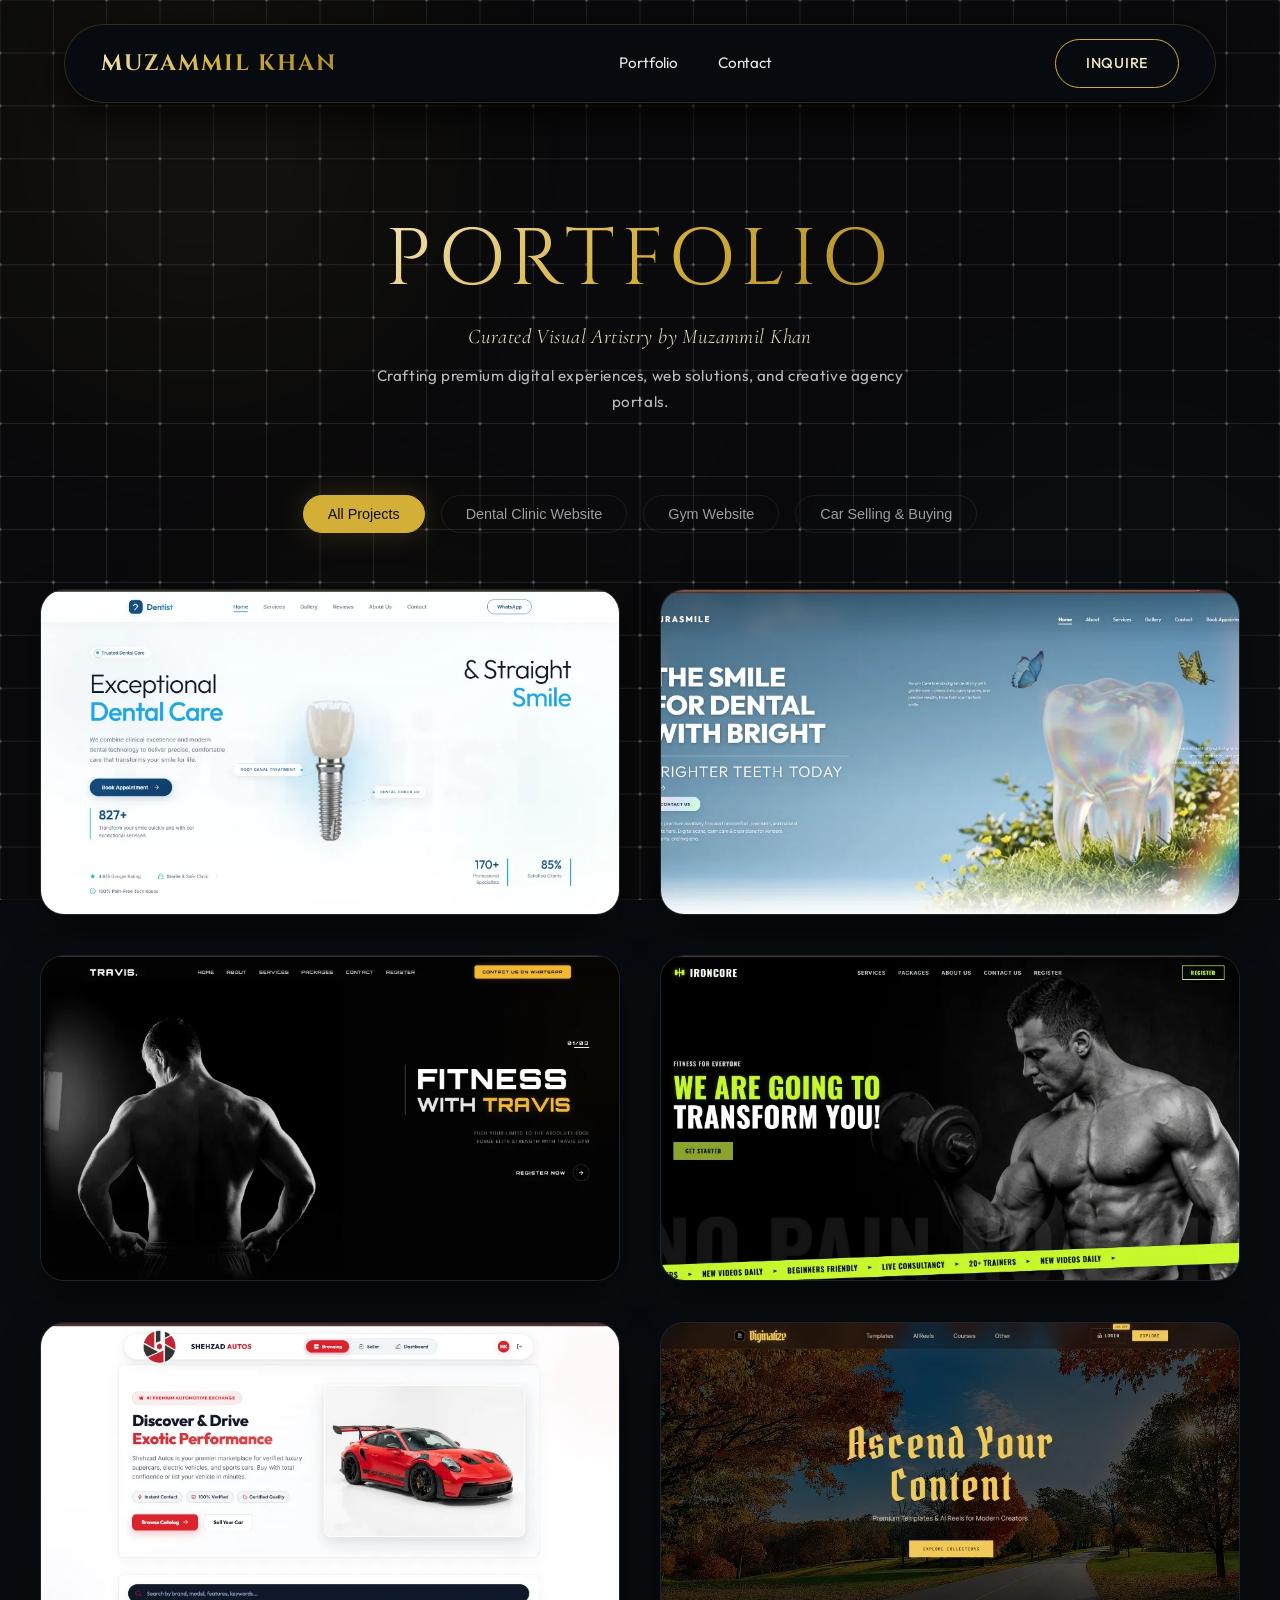
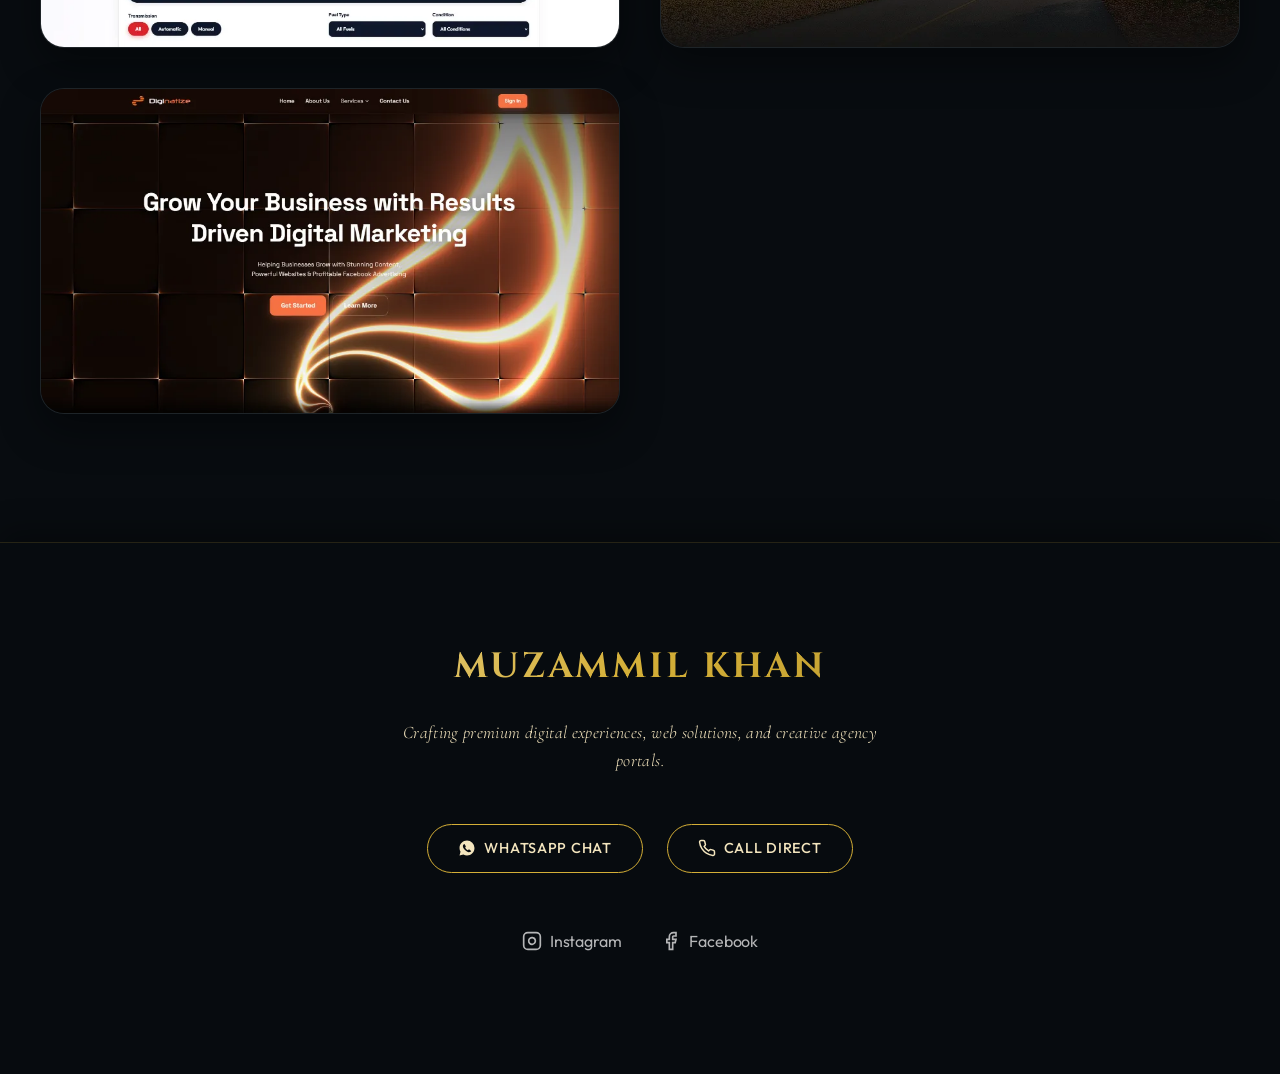
==== commit 482b58c0: "perf & seo: optimize images to webp, fix render blocking google fonts, refactor transitions, add sit" ====
--- a/index.html
+++ b/index.html
@@ -3,9 +3,68 @@
 <head>
   <meta charset="UTF-8">
   <meta name="viewport" content="width=device-width, initial-scale=1.0">
+  <meta name="google-site-verification" content="Y2cqpFl7mjbhKkSsC2hIAhznsthnob_CxRcc0PXPjt8" />
   <title>Portfolio — Muzammil Khan | Visual Artistry & Creative Portfolio</title>
   <meta name="description" content="Explore the exclusive creative portfolio of Muzammil Khan, featuring landscapes, architecture, street photography, and dramatic studio portraits.">
-  
+  <meta name="robots" content="index, follow, max-image-preview:large, max-snippet:-1, max-video-preview:-1">
+  <link rel="canonical" href="https://muzammilkhan.com/">
+  <link rel="icon" type="image/x-icon" href="favicon.ico">
+
+  <!-- Open Graph / Facebook -->
+  <meta property="og:type" content="website">
+  <meta property="og:url" content="https://muzammilkhan.com/">
+  <meta property="og:title" content="Portfolio — Muzammil Khan | Visual Artistry & Creative Portfolio">
+  <meta property="og:description" content="Explore the exclusive creative portfolio of Muzammil Khan, featuring landscapes, architecture, street photography, and dramatic studio portraits.">
+  <meta property="og:image" content="https://muzammilkhan.com/assets/images/portfolio_dentist_web.webp">
+  <meta property="og:site_name" content="Muzammil Khan Portfolio">
+
+  <!-- Twitter / X -->
+  <meta name="twitter:card" content="summary_large_image">
+  <meta name="twitter:url" content="https://muzammilkhan.com/">
+  <meta name="twitter:title" content="Portfolio — Muzammil Khan | Visual Artistry & Creative Portfolio">
+  <meta name="twitter:description" content="Explore the exclusive creative portfolio of Muzammil Khan, featuring landscapes, architecture, street photography, and dramatic studio portraits.">
+  <meta name="twitter:image" content="https://muzammilkhan.com/assets/images/portfolio_dentist_web.webp">
+
+  <!-- Structured Data (Schema.org JSON-LD) -->
+  <script type="application/ld+json">
+  {
+    "@context": "https://schema.org",
+    "@graph": [
+      {
+        "@type": "WebSite",
+        "@id": "https://muzammilkhan.com/#website",
+        "url": "https://muzammilkhan.com/",
+        "name": "Muzammil Khan Portfolio",
+        "description": "Explore the exclusive creative portfolio of Muzammil Khan, featuring landscapes, architecture, street photography, and dramatic studio portraits.",
+        "publisher": {
+          "@id": "https://muzammilkhan.com/#person"
+        }
+      },
+      {
+        "@type": "Person",
+        "@id": "https://muzammilkhan.com/#person",
+        "name": "Muzammil Khan",
+        "url": "https://muzammilkhan.com/",
+        "image": {
+          "@type": "ImageObject",
+          "url": "https://muzammilkhan.com/assets/images/portfolio_dentist_web.webp",
+          "caption": "Muzammil Khan Portfolio"
+        },
+        "jobTitle": "Web Developer & Creative Designer",
+        "sameAs": [
+          "https://www.instagram.com/diginatize/",
+          "https://www.facebook.com/diginatize/"
+        ]
+      }
+    ]
+  }
+  </script>
+
+  <!-- DNS Preconnect and Stylesheets for Google Fonts -->
+  <link rel="preconnect" href="https://fonts.googleapis.com">
+  <link rel="preconnect" href="https://fonts.gstatic.com" crossorigin>
+  <link href="https://fonts.googleapis.com/css2?family=Cinzel:wght@400;600;700&family=Cormorant+Garamond:ital,wght@0,300;0,400;0,600;1,400&family=Inter:wght@300;400;500;600&family=Outfit:wght@300;400;500;600;700&display=swap" rel="stylesheet">
+
   <!-- Premium Stylesheets -->
   <link rel="stylesheet" href="premium_styles.css">
 </head>
@@ -81,7 +140,7 @@
            data-location="Karachi, Pakistan"
            data-live="https://dentist-main.vercel.app/">
         <div class="gallery-img-wrapper">
-          <img src="assets/images/portfolio_dentist_web.png" alt="Dental Wellness Clinic">
+          <img src="assets/images/portfolio_dentist_web.webp" alt="Dental Wellness Clinic">
         </div>
         <div class="gallery-overlay">
           <span class="gallery-item-category font-modern-sans">Dental Clinic</span>
@@ -105,7 +164,7 @@
            data-location="Dental Clinic"
            data-live="https://dentist-2-nine.vercel.app/">
         <div class="gallery-img-wrapper">
-          <img src="assets/images/portfolio_dentist_web_2.png" alt="AuraSmile Dental Clinic">
+          <img src="assets/images/portfolio_dentist_web_2.webp" alt="AuraSmile Dental Clinic">
         </div>
         <div class="gallery-overlay">
           <span class="gallery-item-category font-modern-sans">Dental Clinic</span>
@@ -129,7 +188,7 @@
            data-location="Fitness Center"
            data-live="https://gym-iota-lake.vercel.app/">
         <div class="gallery-img-wrapper">
-          <img src="assets/images/portfolio_gym_web.png" alt="Travis Gym Website">
+          <img src="assets/images/portfolio_gym_web.webp" alt="Travis Gym Website" loading="lazy">
         </div>
         <div class="gallery-overlay">
           <span class="gallery-item-category font-modern-sans">Gym Website</span>
@@ -153,7 +212,7 @@
            data-location="Fitness Center"
            data-live="https://gym-2-eight.vercel.app/index.html">
         <div class="gallery-img-wrapper">
-          <img src="assets/images/portfolio_gym_web_2.png" alt="Ironcore Gym Website">
+          <img src="assets/images/portfolio_gym_web_2.webp" alt="Ironcore Gym Website" loading="lazy">
         </div>
         <div class="gallery-overlay">
           <span class="gallery-item-category font-modern-sans">Gym Website</span>
@@ -177,7 +236,7 @@
            data-location="Car Marketplace"
            data-live="https://old-car-selling.vercel.app/">
         <div class="gallery-img-wrapper">
-          <img src="assets/images/portfolio_car_web_2.png" alt="Shehzad Autos Platform">
+          <img src="assets/images/portfolio_car_web_2.webp" alt="Shehzad Autos Platform" loading="lazy">
         </div>
         <div class="gallery-overlay">
           <span class="gallery-item-category font-modern-sans">Car Selling & Buying</span>
@@ -201,7 +260,7 @@
            data-location="Digital Platform"
            data-live="https://converter-three-jet.vercel.app/code.html">
         <div class="gallery-img-wrapper">
-          <img src="assets/images/portfolio_diginatize_web.jpg" alt="Diginatize Platform">
+          <img src="assets/images/portfolio_diginatize_web.webp" alt="Diginatize Platform" loading="lazy">
         </div>
         <div class="gallery-overlay">
           <span class="gallery-item-category font-modern-sans">Digital Products</span>
@@ -225,7 +284,7 @@
            data-location="Marketing Agency"
            data-live="https://diginatize-marketer.vercel.app/">
         <div class="gallery-img-wrapper">
-          <img src="assets/images/portfolio_marketing_web_2.png" alt="Diginatize Marketer Platform">
+          <img src="assets/images/portfolio_marketing_web_2.webp" alt="Diginatize Marketer Platform" loading="lazy">
         </div>
         <div class="gallery-overlay">
           <span class="gallery-item-category font-modern-sans">Digital Marketing</span>
@@ -331,8 +390,8 @@
   </footer>
 
   <!-- Scripts -->
-  <script src="background_grid.js"></script>
-  <script src="scroll_controller.js"></script>
-  <script src="app.js"></script>
+  <script src="background_grid.js" defer></script>
+  <script src="scroll_controller.js" defer></script>
+  <script src="app.js" defer></script>
 </body>
 </html>
--- a/premium_styles.css
+++ b/premium_styles.css
@@ -3,7 +3,7 @@
  * Curated for Muzammil Khan Portfolio Gallery
  */
 
-@import url('https://fonts.googleapis.com/css2?family=Cinzel:wght@400;600;700&family=Cormorant+Garamond:ital,wght@0,300;0,400;0,600;1,400&family=Inter:wght@300;400;500;600&family=Outfit:wght@300;400;500;600;700&display=swap');
+/* Google Fonts loaded via HTML link tags to prevent render blocking */
 
 :root {
   /* --- PALETTE: Luxury Obsidian & Gold --- */
@@ -26,9 +26,9 @@
 
   /* --- ANIMATIONS & EASINGS --- */
   --ease-premium: cubic-bezier(0.25, 1, 0.5, 1);
-  --transition-fast: all 0.2s var(--ease-premium);
-  --transition-medium: all 0.4s var(--ease-premium);
-  --transition-slow: all 0.8s var(--ease-premium);
+  --transition-fast: opacity 0.2s var(--ease-premium), transform 0.2s var(--ease-premium), color 0.2s var(--ease-premium), border-color 0.2s var(--ease-premium), box-shadow 0.2s var(--ease-premium);
+  --transition-medium: opacity 0.4s var(--ease-premium), transform 0.4s var(--ease-premium), color 0.4s var(--ease-premium), border-color 0.4s var(--ease-premium), box-shadow 0.4s var(--ease-premium), background 0.4s var(--ease-premium);
+  --transition-slow: opacity 0.8s var(--ease-premium), transform 0.8s var(--ease-premium), filter 0.8s var(--ease-premium);
   
   /* --- SHADOWS --- */
   --shadow-soft: 0 16px 40px 0 rgba(0, 0, 0, 0.4);
@@ -239,7 +239,7 @@
   height: 2px;
   background-color: var(--color-white);
   border-radius: 2px;
-  transition: all 0.3s var(--ease-premium);
+  transition: transform 0.3s var(--ease-premium), opacity 0.3s var(--ease-premium);
 }
 
 .nav-toggle.active .hamburger-bar:nth-child(1) {
@@ -273,7 +273,7 @@
   opacity: 0;
   visibility: hidden;
   transform: translateY(-15px);
-  transition: all 0.4s cubic-bezier(0.2, 1, 0.2, 1);
+  transition: opacity 0.4s cubic-bezier(0.2, 1, 0.2, 1), visibility 0.4s cubic-bezier(0.2, 1, 0.2, 1), transform 0.4s cubic-bezier(0.2, 1, 0.2, 1);
   box-shadow: 0 20px 40px rgba(0, 0, 0, 0.6);
   z-index: 999;
 }
@@ -367,16 +367,17 @@
   content: '';
   position: absolute;
   top: 0;
-  left: -100%;
+  left: 0;
   width: 100%;
   height: 100%;
   background: linear-gradient(90deg, transparent, rgba(255, 255, 255, 0.15), transparent);
-  transition: 0.6s;
+  transform: translateX(-100%);
+  transition: transform 0.6s var(--ease-premium);
   z-index: -1;
 }
 
 .btn-premium:hover::before {
-  left: 100%;
+  transform: translateX(100%);
 }
 
 .btn-premium:hover {
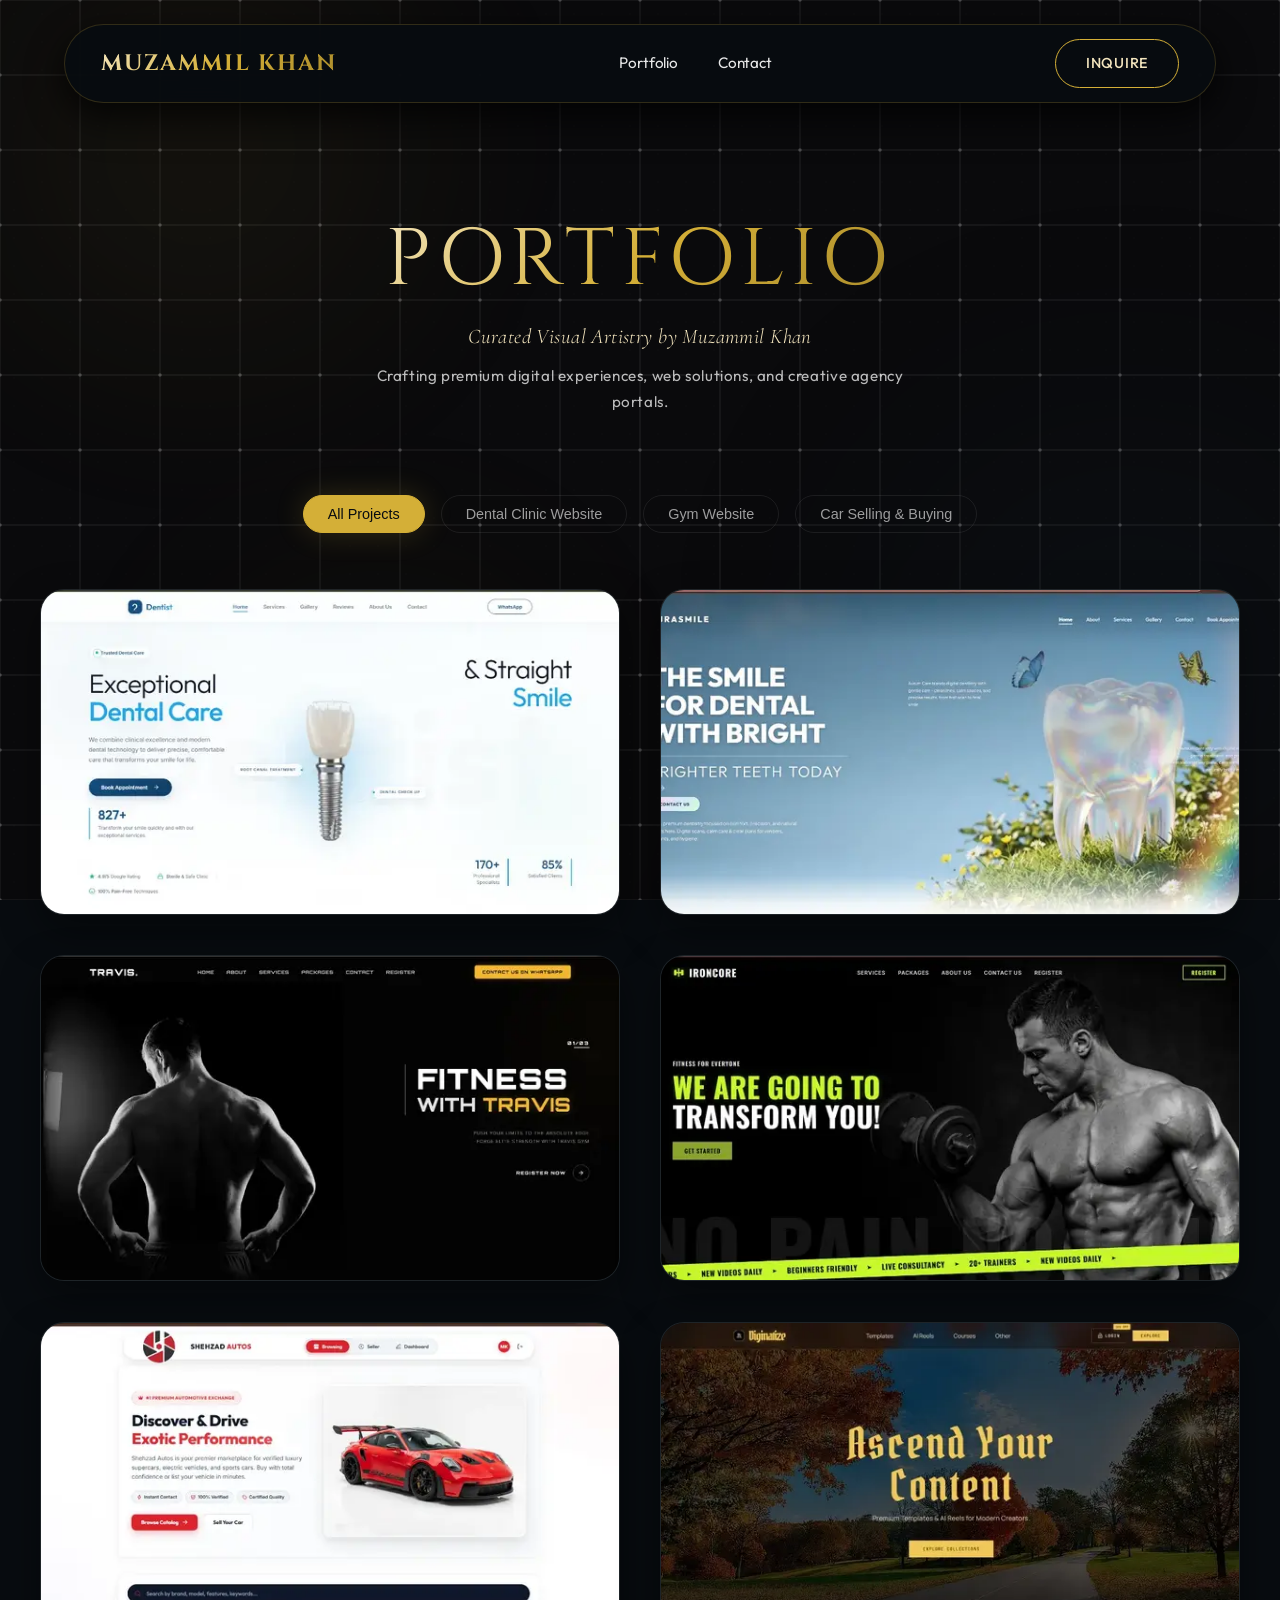
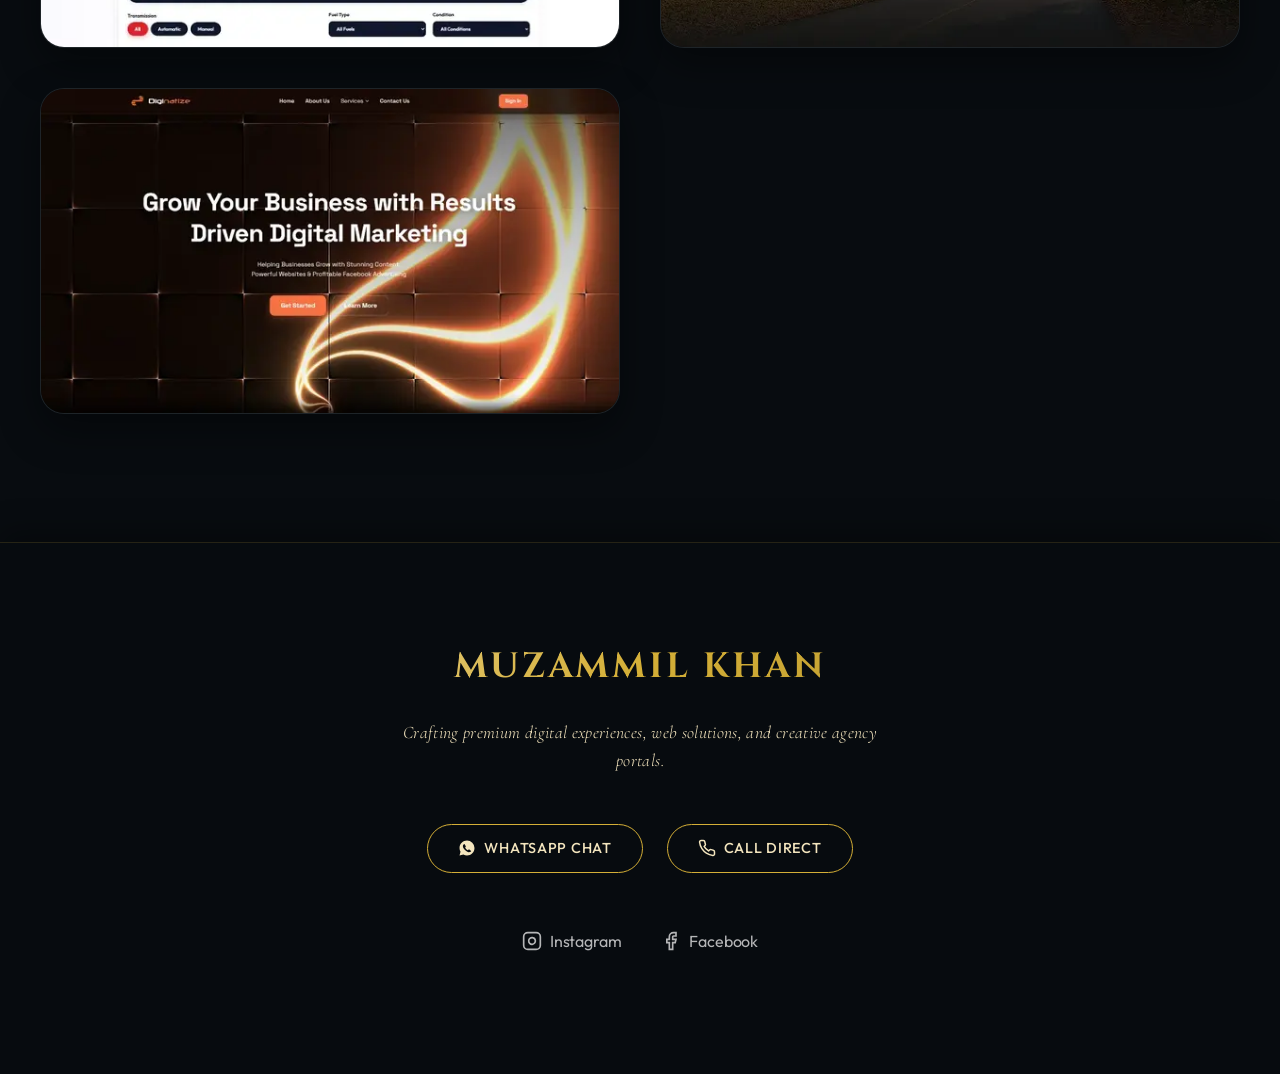
==== commit 60de122a: "perf: inline css, load fonts asynchronously, resize webp images to 700px, and fix canvas layout thra" ====
--- a/index.html
+++ b/index.html
@@ -63,10 +63,1031 @@
   <!-- DNS Preconnect and Stylesheets for Google Fonts -->
   <link rel="preconnect" href="https://fonts.googleapis.com">
   <link rel="preconnect" href="https://fonts.gstatic.com" crossorigin>
-  <link href="https://fonts.googleapis.com/css2?family=Cinzel:wght@400;600;700&family=Cormorant+Garamond:ital,wght@0,300;0,400;0,600;1,400&family=Inter:wght@300;400;500;600&family=Outfit:wght@300;400;500;600;700&display=swap" rel="stylesheet">
+  <link href="https://fonts.googleapis.com/css2?family=Cinzel:wght@400;600;700&family=Cormorant+Garamond:ital,wght@0,300;0,400;0,600;1,400&family=Inter:wght@300;400;500;600&family=Outfit:wght@300;400;500;600;700&display=swap" rel="stylesheet" media="print" onload="this.media='all'">
+  <noscript>
+    <link href="https://fonts.googleapis.com/css2?family=Cinzel:wght@400;600;700&family=Cormorant+Garamond:ital,wght@0,300;0,400;0,600;1,400&family=Inter:wght@300;400;500;600&family=Outfit:wght@300;400;500;600;700&display=swap" rel="stylesheet">
+  </noscript>
 
   <!-- Premium Stylesheets -->
-  <link rel="stylesheet" href="premium_styles.css">
+  <style>
+/*
+ * Premium Design System & Custom Gallery Stylesheet (premium_styles.css)
+ * Curated for Muzammil Khan Portfolio Gallery
+ */
+
+/* Google Fonts loaded via HTML link tags to prevent render blocking */
+
+:root {
+  /* --- PALETTE: Luxury Obsidian & Gold --- */
+  --color-gold-light: #f3e5be;
+  --color-gold: #d4af37;
+  --color-gold-dark: #aa8c2c;
+  --color-obsidian: #080c10;
+  --color-obsidian-card: rgba(16, 22, 28, 0.6);
+  --color-teal-deep: #0a1a24;
+  --color-teal-glow: #143547;
+  --color-white: #ffffff;
+  --color-text-muted: rgba(255, 255, 255, 0.6);
+
+  /* --- SPACING & BORDERS --- */
+  --radius-lg: 24px;
+  --radius-md: 16px;
+  --radius-sm: 8px;
+  --border-light: 1px solid rgba(255, 255, 255, 0.08);
+  --border-glow-gold: 1px solid rgba(212, 175, 55, 0.2);
+
+  /* --- ANIMATIONS & EASINGS --- */
+  --ease-premium: cubic-bezier(0.25, 1, 0.5, 1);
+  --transition-fast: opacity 0.2s var(--ease-premium), transform 0.2s var(--ease-premium), color 0.2s var(--ease-premium), border-color 0.2s var(--ease-premium), box-shadow 0.2s var(--ease-premium);
+  --transition-medium: opacity 0.4s var(--ease-premium), transform 0.4s var(--ease-premium), color 0.4s var(--ease-premium), border-color 0.4s var(--ease-premium), box-shadow 0.4s var(--ease-premium), background 0.4s var(--ease-premium);
+  --transition-slow: opacity 0.8s var(--ease-premium), transform 0.8s var(--ease-premium), filter 0.8s var(--ease-premium);
+  
+  /* --- SHADOWS --- */
+  --shadow-soft: 0 16px 40px 0 rgba(0, 0, 0, 0.4);
+  --shadow-gold-glow: 0 0 30px rgba(212, 175, 55, 0.2);
+}
+
+/* ==========================================================================
+   BASE & RESET
+   ========================================================================== */
+
+* {
+  box-sizing: border-box;
+  margin: 0;
+  padding: 0;
+}
+
+/* Custom Text Selection Highlight */
+::selection {
+  background-color: var(--color-gold);
+  color: var(--color-obsidian);
+}
+
+::-moz-selection {
+  background-color: var(--color-gold);
+  color: var(--color-obsidian);
+}
+
+html {
+  background-color: var(--color-obsidian);
+  overflow-x: hidden;
+  width: 100%;
+}
+
+body {
+  background-color: transparent;
+  color: var(--color-white);
+  font-family: 'Inter', sans-serif;
+  line-height: 1.6;
+  overflow-x: hidden;
+  width: 100%;
+}
+
+/* Custom scrollbar */
+::-webkit-scrollbar {
+  width: 8px;
+}
+::-webkit-scrollbar-track {
+  background: var(--color-obsidian);
+}
+::-webkit-scrollbar-thumb {
+  background: rgba(212, 175, 55, 0.3);
+  border-radius: 4px;
+}
+::-webkit-scrollbar-thumb:hover {
+  background: var(--color-gold);
+}
+
+/* ==========================================================================
+   TYPOGRAPHY
+   ========================================================================== */
+
+.font-luxury-serif {
+  font-family: 'Cormorant Garamond', serif;
+  font-weight: 300;
+  letter-spacing: 0.02em;
+}
+
+.font-luxury-display {
+  font-family: 'Cinzel', serif;
+  font-weight: 600;
+  letter-spacing: 0.08em;
+}
+
+.font-modern-sans {
+  font-family: 'Outfit', sans-serif;
+  letter-spacing: -0.01em;
+}
+
+.text-gradient-gold {
+  background: linear-gradient(135deg, var(--color-gold-light) 0%, var(--color-gold) 50%, var(--color-gold-dark) 100%);
+  -webkit-background-clip: text;
+  -webkit-text-fill-color: transparent;
+  background-clip: text;
+}
+
+/* ==========================================================================
+   LAYOUT COMPONENTS
+   ========================================================================== */
+
+/* Ambient Background Container to clip any layout overflow */
+.ambient-bg-wrapper {
+  position: fixed;
+  top: 0;
+  left: 0;
+  width: 100%;
+  height: 100%;
+  overflow: hidden;
+  z-index: 0;
+  pointer-events: none;
+}
+
+/* Glow Spheres for Background Ambient Glow */
+.glow-sphere {
+  position: absolute;
+  border-radius: 50%;
+  filter: blur(120px);
+  z-index: 0;
+  pointer-events: none;
+}
+
+.glow-sphere-gold {
+  background: radial-gradient(circle, rgba(212, 175, 55, 0.12) 0%, transparent 70%);
+}
+
+.glow-sphere-teal {
+  background: radial-gradient(circle, rgba(20, 53, 71, 0.3) 0%, transparent 70%);
+}
+
+@keyframes float {
+  0% { transform: translateY(0px) rotate(0deg); }
+  50% { transform: translateY(-15px) rotate(5deg); }
+  100% { transform: translateY(0px) rotate(0deg); }
+}
+
+.animate-float {
+  animation: float 6s ease-in-out infinite;
+}
+
+/* Sticky Glass Header */
+.glass-nav {
+  position: fixed;
+  top: 24px;
+  left: 50%;
+  transform: translateX(-50%);
+  width: 90%;
+  max-width: 1200px;
+  background: rgba(8, 12, 16, 0.95); /* Increased opacity for clear visibility */
+  backdrop-filter: blur(24px); /* Increased blur */
+  -webkit-backdrop-filter: blur(24px);
+  border: 1px solid rgba(212, 175, 55, 0.2); /* Premium default gold border */
+  border-radius: 40px;
+  padding: 14px 36px;
+  z-index: 1000;
+  display: flex;
+  justify-content: space-between;
+  align-items: center;
+  box-shadow: 0 10px 30px rgba(0, 0, 0, 0.5), var(--shadow-soft);
+  transition: var(--transition-medium);
+}
+
+.glass-nav:hover {
+  border-color: rgba(212, 175, 55, 0.4);
+}
+
+.logo-container {
+  display: flex;
+  align-items: center;
+}
+
+.logo-text {
+  font-size: 1.4rem;
+  text-decoration: none;
+  font-weight: 700;
+  text-transform: uppercase;
+}
+
+.nav-links {
+  display: flex;
+  gap: 2.5rem;
+}
+
+.nav-links a {
+  color: var(--color-white);
+  text-decoration: none;
+  font-size: 0.95rem;
+  font-weight: 400;
+  transition: var(--transition-fast);
+  opacity: 0.90;
+}
+.nav-links a:hover {
+  color: var(--color-gold);
+  opacity: 1;
+}
+
+/* Navigation Controls Wrapper */
+.nav-controls {
+  display: flex;
+  align-items: center;
+  gap: 1.5rem;
+}
+
+/* Mobile Toggle Hamburger Button */
+.nav-toggle {
+  display: none; /* Hidden on desktop */
+  background: none;
+  border: none;
+  cursor: pointer;
+  flex-direction: column;
+  justify-content: space-between;
+  width: 24px;
+  height: 18px;
+  padding: 0;
+  z-index: 1001;
+}
+
+.hamburger-bar {
+  width: 100%;
+  height: 2px;
+  background-color: var(--color-white);
+  border-radius: 2px;
+  transition: transform 0.3s var(--ease-premium), opacity 0.3s var(--ease-premium);
+}
+
+.nav-toggle.active .hamburger-bar:nth-child(1) {
+  transform: translateY(8px) rotate(45deg);
+}
+
+.nav-toggle.active .hamburger-bar:nth-child(2) {
+  opacity: 0;
+}
+
+.nav-toggle.active .hamburger-bar:nth-child(3) {
+  transform: translateY(-8px) rotate(-45deg);
+}
+
+/* Mobile & Tablet Navigation Menu Dropdown */
+.mobile-nav-menu {
+  position: absolute;
+  top: calc(100% + 12px);
+  left: 0;
+  width: 100%;
+  background: rgba(8, 12, 16, 0.98);
+  backdrop-filter: blur(24px);
+  -webkit-backdrop-filter: blur(24px);
+  border: 1px solid rgba(212, 175, 55, 0.2);
+  border-radius: 24px;
+  padding: 2rem;
+  display: flex;
+  flex-direction: column;
+  align-items: center;
+  gap: 1.5rem;
+  opacity: 0;
+  visibility: hidden;
+  transform: translateY(-15px);
+  transition: opacity 0.4s cubic-bezier(0.2, 1, 0.2, 1), visibility 0.4s cubic-bezier(0.2, 1, 0.2, 1), transform 0.4s cubic-bezier(0.2, 1, 0.2, 1);
+  box-shadow: 0 20px 40px rgba(0, 0, 0, 0.6);
+  z-index: 999;
+}
+
+.mobile-nav-menu.active {
+  opacity: 1;
+  visibility: visible;
+  transform: translateY(0);
+}
+
+.mobile-nav-link {
+  color: var(--color-white);
+  text-decoration: none;
+  font-size: 1.1rem;
+  font-weight: 400;
+  text-transform: uppercase;
+  letter-spacing: 0.15em;
+  transition: var(--transition-fast);
+}
+
+.mobile-nav-link:hover {
+  color: var(--color-gold);
+}
+
+
+
+/* Hero Section */
+.hero-section {
+  position: relative;
+  min-height: 55vh;
+  display: flex;
+  flex-direction: column;
+  justify-content: flex-end;
+  align-items: center;
+  text-align: center;
+  padding: 160px 2rem 3rem 2rem;
+  z-index: 1;
+}
+
+.hero-title {
+  font-size: 5rem;
+  line-height: 1.1;
+  margin-bottom: 1rem;
+  font-weight: 300;
+  text-transform: uppercase;
+}
+
+.hero-subtitle {
+  font-size: 1.3rem;
+  color: var(--color-gold-light);
+  font-style: italic;
+  max-width: 600px;
+  margin-bottom: 0.6rem;
+}
+
+.hero-tagline {
+  font-family: 'Outfit', sans-serif;
+  font-size: 0.95rem;
+  font-weight: 400;
+  color: rgba(255, 255, 255, 0.72);
+  letter-spacing: 0.04em;
+  max-width: 540px;
+  margin: 0 auto 2rem auto;
+  line-height: 1.7;
+}
+
+/* Premium Buttons */
+.btn-premium {
+  position: relative;
+  overflow: hidden;
+  padding: 12px 30px;
+  border-radius: 30px;
+  border: 1px solid var(--color-gold);
+  background: transparent;
+  color: var(--color-gold-light);
+  font-family: 'Outfit', sans-serif;
+  font-weight: 500;
+  font-size: 0.9rem;
+  text-transform: uppercase;
+  letter-spacing: 0.05em;
+  cursor: pointer;
+  z-index: 1;
+  transition: var(--transition-medium);
+  text-decoration: none;
+  display: inline-flex;
+  align-items: center;
+  gap: 8px;
+}
+
+.btn-premium::before {
+  content: '';
+  position: absolute;
+  top: 0;
+  left: 0;
+  width: 100%;
+  height: 100%;
+  background: linear-gradient(90deg, transparent, rgba(255, 255, 255, 0.15), transparent);
+  transform: translateX(-100%);
+  transition: transform 0.6s var(--ease-premium);
+  z-index: -1;
+}
+
+.btn-premium:hover::before {
+  transform: translateX(100%);
+}
+
+.btn-premium:hover {
+  background: var(--color-gold);
+  color: var(--color-obsidian);
+  box-shadow: var(--shadow-gold-glow);
+  transform: translateY(-2px);
+}
+
+.btn-secondary {
+  position: relative;
+  padding: 12px 30px;
+  border-radius: 30px;
+  border: 1px solid rgba(255, 255, 255, 0.15);
+  background: rgba(255, 255, 255, 0.05);
+  color: var(--color-white);
+  font-family: 'Outfit', sans-serif;
+  font-weight: 500;
+  font-size: 0.9rem;
+  text-transform: uppercase;
+  letter-spacing: 0.05em;
+  cursor: pointer;
+  transition: var(--transition-medium);
+  text-decoration: none;
+  display: inline-flex;
+  align-items: center;
+  justify-content: center;
+  gap: 8px;
+}
+
+.btn-secondary:hover {
+  background: rgba(255, 255, 255, 0.1);
+  border-color: rgba(255, 255, 255, 0.3);
+  color: var(--color-white);
+  transform: translateY(-2px);
+}
+
+/* ==========================================================================
+   GALLERY FILTER SYSTEM
+   ========================================================================== */
+
+.filter-container {
+  display: flex;
+  justify-content: center;
+  gap: 1rem;
+  margin-bottom: 3.5rem;
+  padding: 0 2rem;
+  position: relative;
+  z-index: 10;
+  flex-wrap: wrap;
+}
+
+.filter-btn {
+  background: transparent;
+  border: 1px solid rgba(255, 255, 255, 0.08);
+  color: var(--color-text-muted);
+  padding: 10px 24px;
+  border-radius: 20px;
+  cursor: pointer;
+  font-size: 0.9rem;
+  font-weight: 500;
+  transition: var(--transition-medium);
+}
+
+.filter-btn:hover {
+  border-color: rgba(212, 175, 55, 0.4);
+  color: var(--color-gold-light);
+  background: rgba(212, 175, 55, 0.03);
+}
+
+.filter-btn.active {
+  background: var(--color-gold);
+  color: var(--color-obsidian);
+  border-color: var(--color-gold);
+  box-shadow: var(--shadow-gold-glow);
+}
+
+/* ==========================================================================
+   GALLERY GRID & CARDS
+   ========================================================================== */
+
+.gallery-section {
+  max-width: 1300px;
+  margin: 0 auto;
+  padding: 0 2.5rem 8rem 2.5rem;
+  position: relative;
+  z-index: 2;
+}
+
+.gallery-grid {
+  display: grid;
+  grid-template-columns: repeat(auto-fill, minmax(380px, 1fr));
+  gap: 2.5rem;
+}
+
+.gallery-item {
+  position: relative;
+  border-radius: var(--radius-lg);
+  overflow: hidden;
+  aspect-ratio: 16 / 9;
+  cursor: pointer;
+  background: var(--color-obsidian-card);
+  backdrop-filter: blur(10px);
+  -webkit-backdrop-filter: blur(10px);
+  border: var(--border-light);
+  box-shadow: var(--shadow-soft);
+  transition: var(--transition-medium);
+}
+
+.gallery-item:hover {
+  border-color: var(--color-gold);
+  box-shadow: var(--shadow-gold-glow);
+  transform: translateY(-8px);
+}
+
+.gallery-img-wrapper {
+  width: 100%;
+  height: 100%;
+  position: relative;
+  overflow: hidden;
+  background-color: #ffffff;
+}
+
+.gallery-img-wrapper img {
+  width: 100%;
+  height: 100%;
+  object-fit: cover;
+  transition: transform 0.8s var(--ease-premium);
+}
+
+.gallery-item:hover .gallery-img-wrapper img {
+  transform: scale(1.06);
+}
+
+/* Elegant Hover Overlay Details */
+.gallery-overlay {
+  position: absolute;
+  top: 0;
+  left: 0;
+  width: 100%;
+  height: 100%;
+  background: linear-gradient(to top, rgba(8, 12, 16, 0.95) 0%, rgba(8, 12, 16, 0.4) 50%, transparent 100%);
+  display: flex;
+  flex-direction: column;
+  justify-content: flex-end;
+  padding: 2.5rem;
+  opacity: 0;
+  transition: var(--transition-medium);
+  z-index: 2;
+}
+
+.gallery-item:hover .gallery-overlay {
+  opacity: 1;
+}
+
+.gallery-item-category {
+  font-size: 0.8rem;
+  font-weight: 600;
+  text-transform: uppercase;
+  color: var(--color-gold);
+  letter-spacing: 0.15em;
+  margin-bottom: 0.5rem;
+  transform: translateY(15px);
+  transition: transform 0.5s var(--ease-premium);
+}
+
+.gallery-item-title {
+  font-size: 1.6rem;
+  font-weight: 300;
+  color: var(--color-white);
+  margin-bottom: 0.8rem;
+  transform: translateY(20px);
+  transition: transform 0.5s var(--ease-premium) 50ms;
+}
+
+.gallery-item-link {
+  font-size: 0.85rem;
+  color: var(--color-gold-light);
+  text-decoration: none;
+  font-weight: 500;
+  display: inline-flex;
+  align-items: center;
+  gap: 6px;
+  transform: translateY(25px);
+  transition: transform 0.5s var(--ease-premium) 100ms;
+}
+
+.gallery-item:hover .gallery-item-category,
+.gallery-item:hover .gallery-item-title,
+.gallery-item:hover .gallery-item-link {
+  transform: translateY(0);
+}
+
+/* Animation states for filtering */
+.gallery-item.hidden {
+  opacity: 0;
+  transform: scale(0.9) translateY(20px);
+  pointer-events: none;
+  position: absolute;
+  width: 0;
+  height: 0;
+  overflow: hidden;
+  margin: 0;
+  padding: 0;
+  border: none;
+}
+
+/* ==========================================================================
+   PREMIUM LIGHTBOX MODAL
+   ========================================================================== */
+
+.lightbox {
+  position: fixed;
+  top: 0;
+  left: 0;
+  width: 100vw;
+  height: 100vh;
+  background: rgba(8, 12, 16, 0.96);
+  backdrop-filter: blur(20px);
+  -webkit-backdrop-filter: blur(20px);
+  z-index: 2000;
+  display: flex;
+  justify-content: center;
+  align-items: center;
+  opacity: 0;
+  pointer-events: none;
+  transition: var(--transition-medium);
+}
+
+.lightbox.active {
+  opacity: 1;
+  pointer-events: auto;
+}
+
+.lightbox-content {
+  position: relative;
+  width: 90%;
+  max-width: 1200px;
+  height: 80vh;
+  display: grid;
+  grid-template-columns: 1.2fr 0.8fr;
+  background: rgba(16, 22, 28, 0.5);
+  border: var(--border-light);
+  border-radius: var(--radius-lg);
+  overflow: hidden;
+  box-shadow: var(--shadow-soft);
+  transform: scale(0.95);
+  transition: transform 0.5s var(--ease-premium);
+}
+
+.lightbox.active .lightbox-content {
+  transform: scale(1);
+}
+
+.lightbox-visual {
+  width: 100%;
+  height: 100%;
+  overflow: hidden;
+  background: #ffffff;
+  display: flex;
+  align-items: center;
+  justify-content: center;
+  border-right: var(--border-light);
+}
+
+.lightbox-visual img {
+  width: 100%;
+  height: 100%;
+  object-fit: contain;
+}
+
+.lightbox-details {
+  padding: 4rem 3.5rem;
+  display: flex;
+  flex-direction: column;
+  justify-content: center;
+}
+
+.lightbox-close-btn {
+  position: absolute;
+  top: 24px;
+  right: 24px;
+  background: rgba(255, 255, 255, 0.05);
+  border: var(--border-light);
+  width: 48px;
+  height: 48px;
+  border-radius: 50%;
+  color: var(--color-white);
+  font-size: 1.5rem;
+  cursor: pointer;
+  display: flex;
+  align-items: center;
+  justify-content: center;
+  transition: var(--transition-fast);
+  z-index: 10;
+}
+
+.lightbox-close-btn:hover {
+  background: rgba(212, 175, 55, 0.15);
+  color: var(--color-gold);
+  border-color: var(--color-gold);
+  transform: rotate(90deg);
+}
+
+.lightbox-category {
+  font-size: 0.85rem;
+  color: var(--color-gold);
+  font-weight: 600;
+  letter-spacing: 0.2em;
+  text-transform: uppercase;
+  margin-bottom: 1rem;
+}
+
+.lightbox-title {
+  font-size: 2.8rem;
+  font-weight: 300;
+  margin-bottom: 1.5rem;
+  line-height: 1.2;
+}
+
+.lightbox-desc {
+  font-size: 1.05rem;
+  color: var(--color-text-muted);
+  line-height: 1.7;
+  margin-bottom: 2.5rem;
+}
+
+.lightbox-metadata {
+  border-top: var(--border-light);
+  border-bottom: var(--border-light);
+  padding: 1.5rem 0;
+  margin-bottom: 2.5rem;
+  display: grid;
+  grid-template-columns: 1fr 1fr;
+  gap: 1.5rem;
+}
+
+.meta-item span {
+  display: block;
+}
+
+.meta-label {
+  font-size: 0.75rem;
+  color: var(--color-text-muted);
+  text-transform: uppercase;
+  letter-spacing: 0.1em;
+  margin-bottom: 4px;
+}
+
+.meta-val {
+  font-size: 0.95rem;
+  font-weight: 500;
+  color: var(--color-white);
+}
+
+.lightbox-actions {
+  display: flex;
+  gap: 1.5rem;
+}
+
+/* ==========================================================================
+   FOOTER SECTION
+   ========================================================================== */
+
+.footer {
+  background: rgba(8, 12, 16, 0.9);
+  backdrop-filter: blur(20px);
+  -webkit-backdrop-filter: blur(20px);
+  border-top: 1px solid rgba(212, 175, 55, 0.15);
+  padding: 6rem 2rem 4rem 2rem;
+  position: relative;
+  z-index: 2;
+  text-align: center;
+  box-shadow: 0 -10px 30px rgba(0, 0, 0, 0.3);
+}
+
+.footer-brand {
+  font-size: 2.2rem;
+  font-weight: 700;
+  text-transform: uppercase;
+  margin-bottom: 1.5rem;
+}
+
+.footer-tagline {
+  font-size: 1.1rem;
+  font-style: italic;
+  color: var(--color-gold-light);
+  max-width: 500px;
+  margin: 0 auto 3rem auto;
+}
+
+.footer-socials {
+  display: flex;
+  justify-content: center;
+  gap: 2.5rem;
+  margin-bottom: 3.5rem;
+}
+
+.footer-social-link {
+  color: var(--color-white);
+  text-decoration: none;
+  font-size: 1rem;
+  transition: var(--transition-fast);
+  display: flex;
+  align-items: center;
+  gap: 8px;
+  opacity: 0.7;
+}
+
+.footer-social-link:hover {
+  color: var(--color-gold);
+  opacity: 1;
+  transform: translateY(-2px);
+}
+
+.footer-social-link svg {
+  width: 20px;
+  height: 20px;
+  fill: currentColor;
+}
+
+.footer-copyright {
+  font-size: 0.8rem;
+  color: rgba(255, 255, 255, 0.3);
+  letter-spacing: 0.1em;
+  text-transform: uppercase;
+  margin-top: 4rem;
+  border-top: var(--border-light);
+  padding-top: 2rem;
+}
+
+/* ==========================================================================
+   REVEAL VIEWPORT ANIMATIONS (SCROLL CONTROLLER SUPPORT)
+   ========================================================================== */
+
+.reveal {
+  opacity: 0;
+  transition: var(--transition-slow);
+  will-change: transform, opacity;
+}
+
+.reveal-slide-up {
+  transform: translateY(60px);
+}
+
+.reveal-slide-left {
+  transform: translateX(-60px);
+}
+
+.reveal-slide-right {
+  transform: translateX(60px);
+}
+
+.reveal-zoom-in {
+  transform: scale(0.92);
+}
+
+.reveal-glow {
+  filter: blur(12px);
+}
+
+.reveal.active {
+  opacity: 1;
+  transform: translate(0) scale(1);
+  filter: blur(0);
+}
+
+/* Animation delay utility classes */
+.delay-100 { transition-delay: 100ms; }
+.delay-200 { transition-delay: 200ms; }
+.delay-300 { transition-delay: 300ms; }
+.delay-400 { transition-delay: 400ms; }
+.delay-500 { transition-delay: 500ms; }
+
+/* ==========================================================================
+   RESPONSIVENESS
+   ========================================================================== */
+
+@media (max-width: 992px) {
+  .lightbox-content {
+    grid-template-columns: 1fr;
+    display: flex;
+    flex-direction: column;
+    height: auto;
+    max-height: 90vh;
+    width: 95%;
+    overflow-y: auto;
+  }
+  
+  .lightbox-visual {
+    border-right: none;
+    border-bottom: var(--border-light);
+    width: 100%;
+    height: auto;
+    aspect-ratio: 16 / 9;
+  }
+
+  .lightbox-details {
+    padding: 2rem;
+    height: auto;
+    justify-content: flex-start;
+  }
+
+  .lightbox-title {
+    font-size: 2.2rem;
+    margin-bottom: 1rem;
+  }
+
+  .lightbox-desc {
+    font-size: 0.95rem;
+    margin-bottom: 1.5rem;
+  }
+
+  .lightbox-metadata {
+    margin-bottom: 1.5rem;
+    padding: 1rem 0;
+  }
+
+  .hero-title {
+    font-size: 3.5rem;
+  }
+
+  .gallery-grid {
+    grid-template-columns: repeat(2, 1fr);
+    gap: 2rem;
+  }
+
+  .nav-links {
+    display: none; /* Hide desktop nav links */
+  }
+
+  .nav-toggle {
+    display: flex; /* Show hamburger toggle */
+  }
+
+  .glass-nav {
+    top: 16px;
+    width: 92%;
+    padding: 12px 24px;
+    border-radius: 30px;
+  }
+}
+
+@media (max-width: 768px) {
+  .glass-nav {
+    top: 12px;
+    width: 95%;
+    padding: 10px 16px;
+    border-radius: 20px;
+  }
+
+  .logo-text {
+    font-size: 1.1rem;
+  }
+
+  .nav-controls {
+    gap: 0.8rem;
+  }
+
+  .nav-btn-container .btn-premium {
+    padding: 6px 12px;
+    font-size: 0.75rem;
+    border-radius: 10px;
+  }
+
+  .hero-title {
+    font-size: 2.8rem;
+  }
+
+  .hero-subtitle {
+    font-size: 1.1rem;
+  }
+
+  .gallery-grid {
+    grid-template-columns: 1fr;
+    gap: 1.5rem;
+  }
+
+  .gallery-item {
+    aspect-ratio: 16 / 9;
+    height: auto;
+  }
+
+  .gallery-overlay {
+    padding: 1.5rem;
+  }
+
+  .footer-socials {
+    flex-direction: column;
+    align-items: center;
+    gap: 1.5rem;
+  }
+
+  .lightbox-details {
+    padding: 1.5rem;
+  }
+
+  .lightbox-title {
+    font-size: 1.75rem;
+    margin-bottom: 0.8rem;
+  }
+
+  .lightbox-desc {
+    font-size: 0.9rem;
+    line-height: 1.5;
+    margin-bottom: 1.2rem;
+  }
+
+  .lightbox-metadata {
+    margin-bottom: 1.2rem;
+    padding: 0.8rem 0;
+  }
+
+  .lightbox-actions {
+    flex-direction: column;
+    gap: 0.8rem;
+  }
+
+  .lightbox-actions .btn-premium,
+  .lightbox-actions .btn-secondary {
+    width: 100%;
+    text-align: center;
+    justify-content: center;
+  }
+}
+
+/* Interactive Kinetic Grid Background Canvas */
+.kinetic-canvas {
+  position: fixed;
+  top: 0;
+  left: 0;
+  width: 100%;
+  height: 100%;
+  z-index: -1;
+  pointer-events: none;
+}
+
+  </style>
 </head>
 <body class="font-body">
 
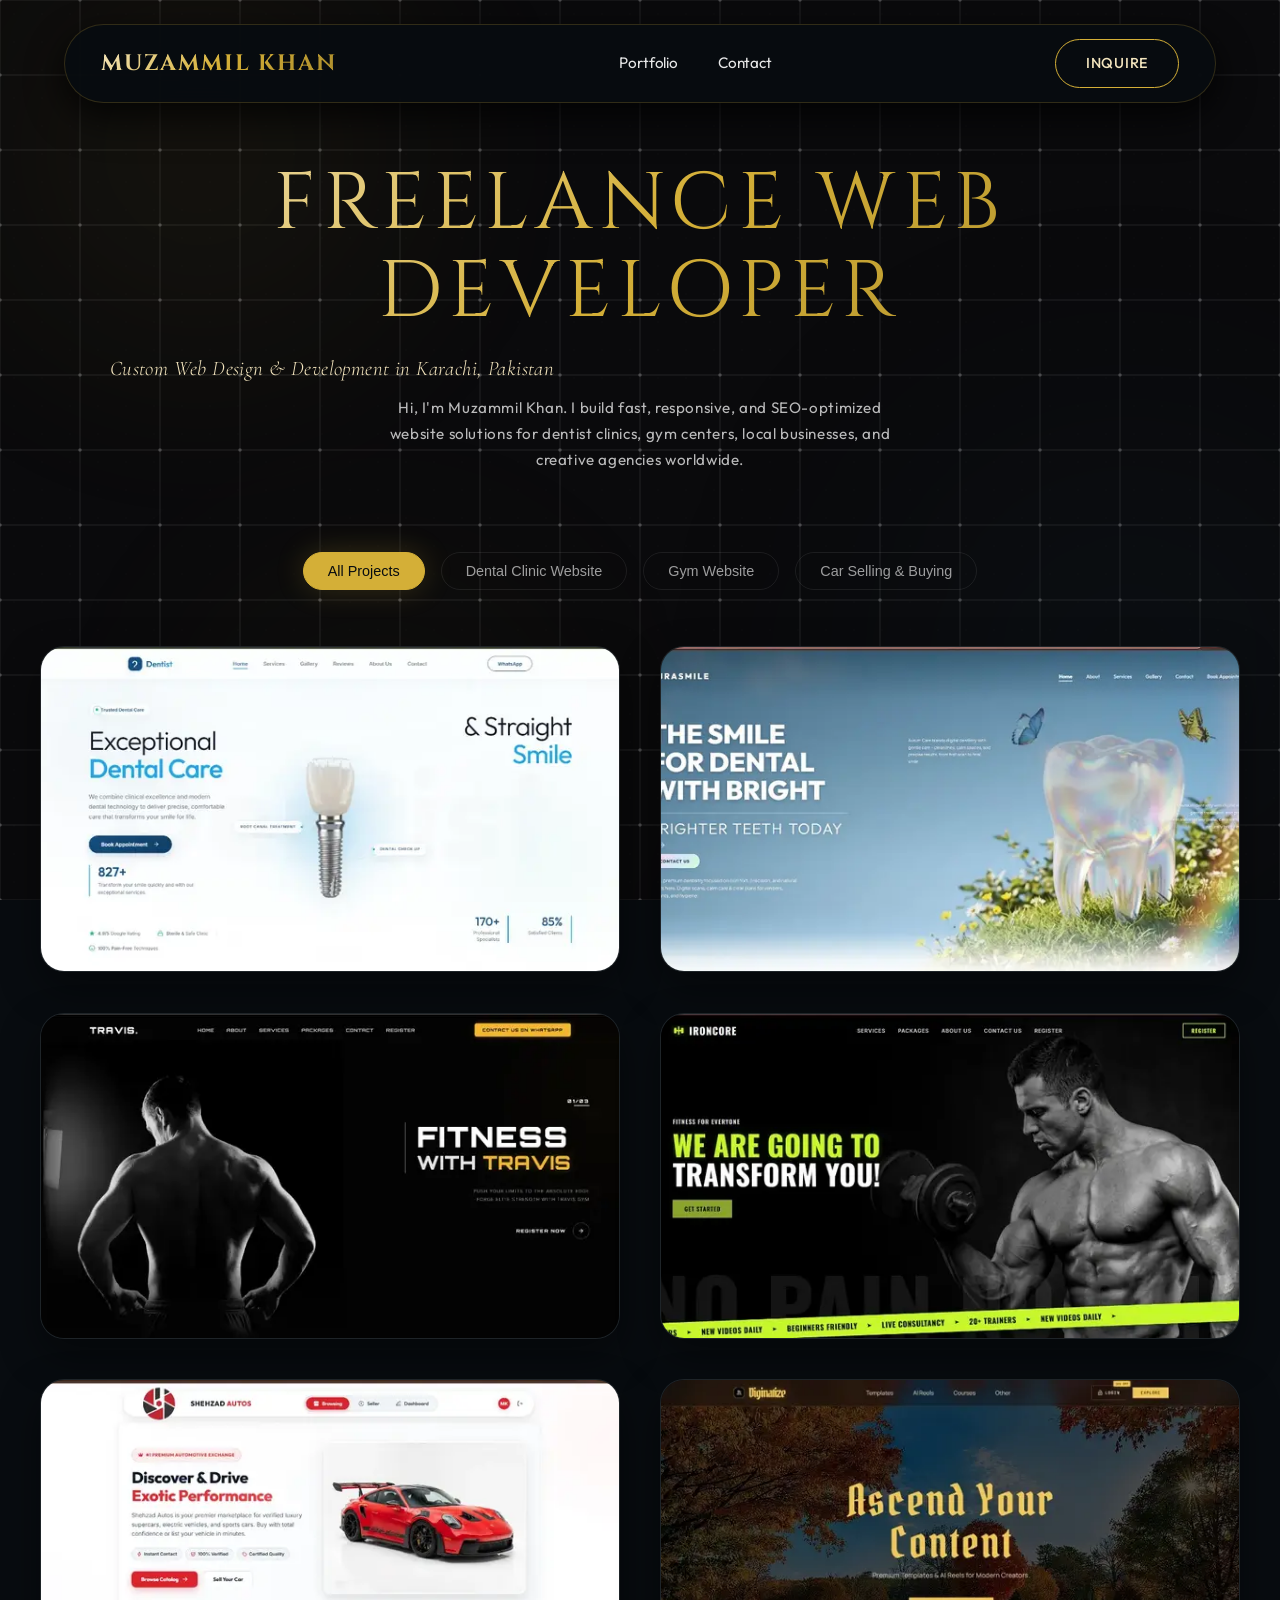
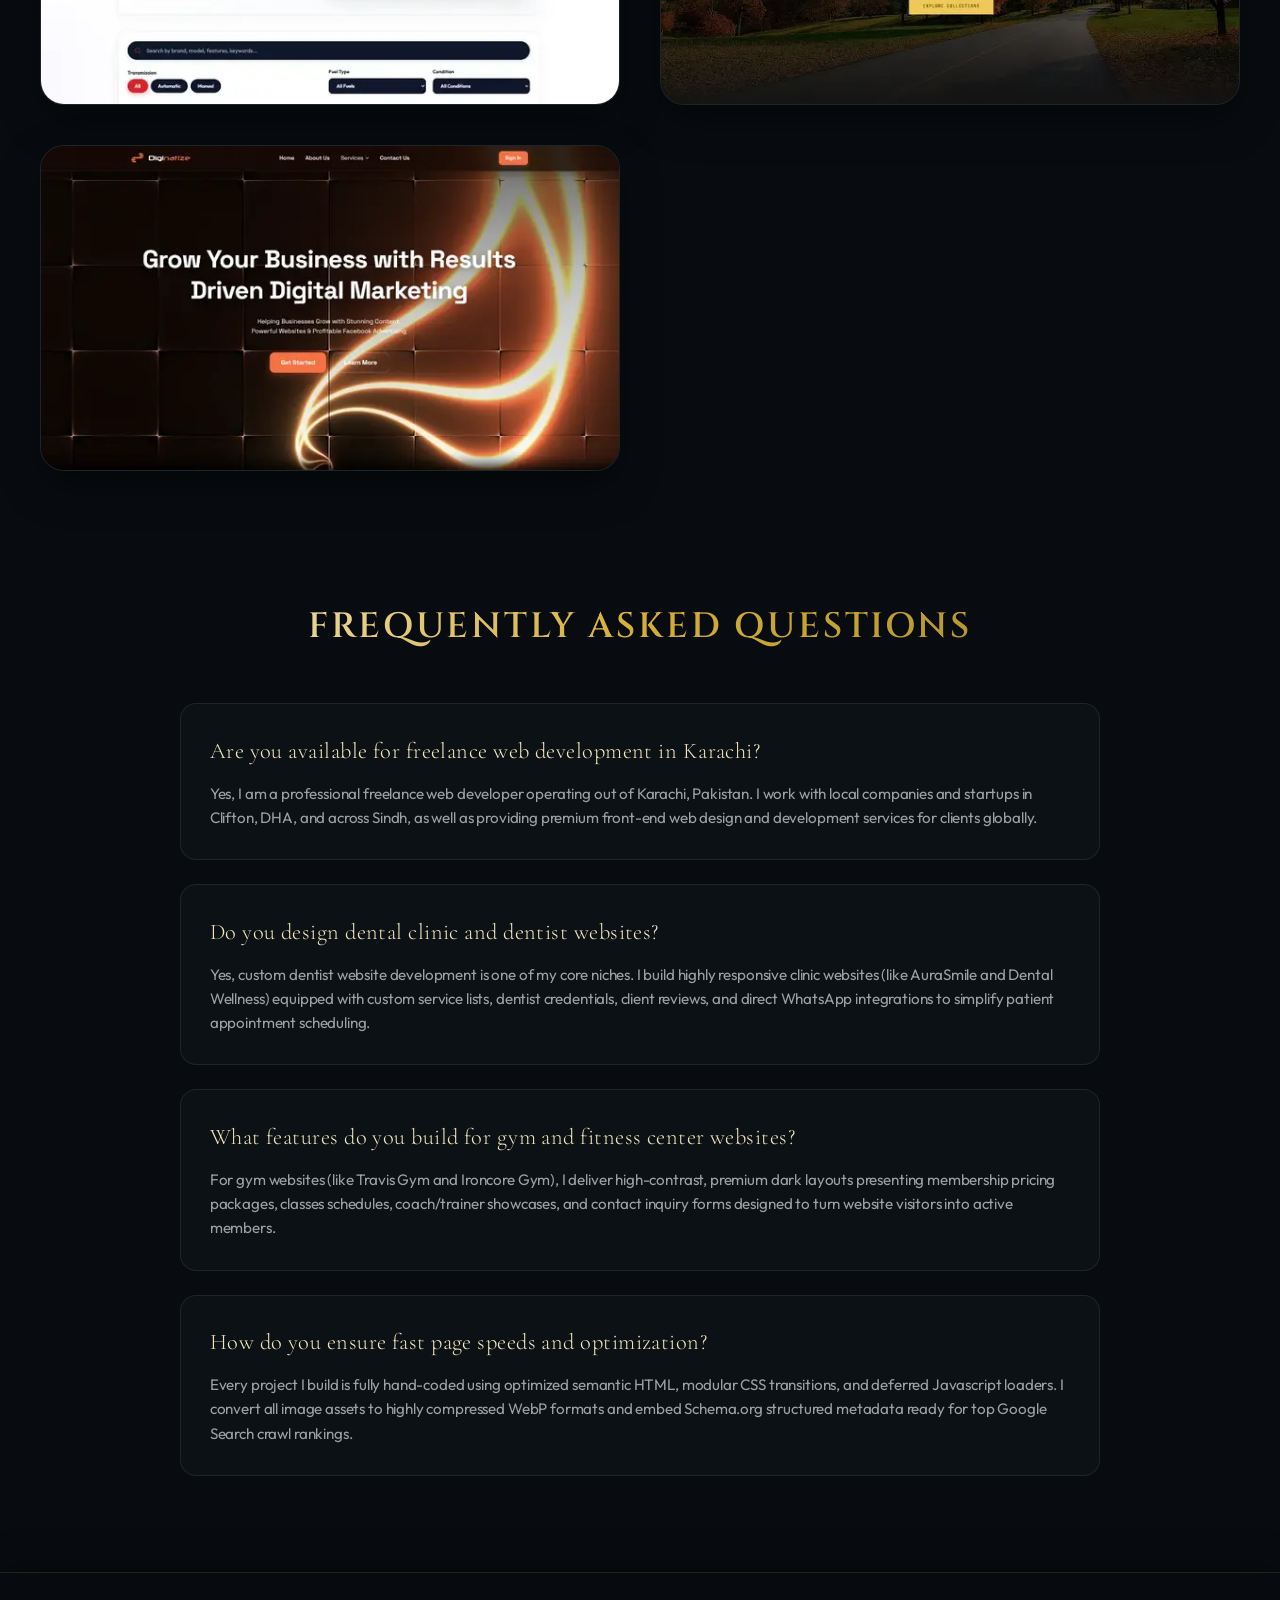
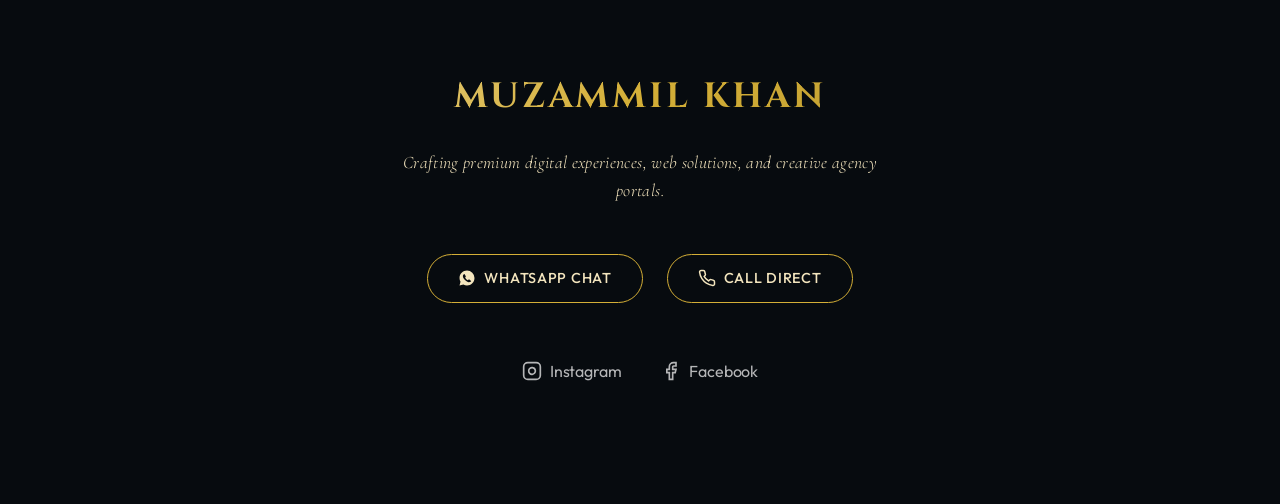
==== commit 224829cf: "seo: implement primary keyword mapping, update schemas and portfolio text, and add semantic FAQ sect" ====
--- a/index.html
+++ b/index.html
@@ -4,8 +4,8 @@
   <meta charset="UTF-8">
   <meta name="viewport" content="width=device-width, initial-scale=1.0">
   <meta name="google-site-verification" content="Y2cqpFl7mjbhKkSsC2hIAhznsthnob_CxRcc0PXPjt8" />
-  <title>Portfolio — Muzammil Khan | Visual Artistry & Creative Portfolio</title>
-  <meta name="description" content="Explore the exclusive creative portfolio of Muzammil Khan, featuring landscapes, architecture, street photography, and dramatic studio portraits.">
+  <title>Freelance Web Developer Karachi | Custom Web Design — Muzammil Khan</title>
+  <meta name="description" content="Hire Muzammil Khan, a top-rated freelance web developer in Karachi, Pakistan. Specializing in custom web development, responsive landing pages, and UI/UX design.">
   <meta name="robots" content="index, follow, max-image-preview:large, max-snippet:-1, max-video-preview:-1">
   <link rel="canonical" href="https://muzammilkhan.com/">
   <link rel="icon" type="image/x-icon" href="favicon.ico">
@@ -13,16 +13,16 @@
   <!-- Open Graph / Facebook -->
   <meta property="og:type" content="website">
   <meta property="og:url" content="https://muzammilkhan.com/">
-  <meta property="og:title" content="Portfolio — Muzammil Khan | Visual Artistry & Creative Portfolio">
-  <meta property="og:description" content="Explore the exclusive creative portfolio of Muzammil Khan, featuring landscapes, architecture, street photography, and dramatic studio portraits.">
+  <meta property="og:title" content="Freelance Web Developer Karachi | Custom Web Design — Muzammil Khan">
+  <meta property="og:description" content="Hire Muzammil Khan, a top-rated freelance web developer in Karachi, Pakistan. Specializing in custom web development, responsive landing pages, and UI/UX design.">
   <meta property="og:image" content="https://muzammilkhan.com/assets/images/portfolio_dentist_web.webp">
-  <meta property="og:site_name" content="Muzammil Khan Portfolio">
+  <meta property="og:site_name" content="Muzammil Khan Freelance Web Developer">
 
   <!-- Twitter / X -->
   <meta name="twitter:card" content="summary_large_image">
   <meta name="twitter:url" content="https://muzammilkhan.com/">
-  <meta name="twitter:title" content="Portfolio — Muzammil Khan | Visual Artistry & Creative Portfolio">
-  <meta name="twitter:description" content="Explore the exclusive creative portfolio of Muzammil Khan, featuring landscapes, architecture, street photography, and dramatic studio portraits.">
+  <meta name="twitter:title" content="Freelance Web Developer Karachi | Custom Web Design — Muzammil Khan">
+  <meta name="twitter:description" content="Hire Muzammil Khan, a top-rated freelance web developer in Karachi, Pakistan. Specializing in custom web development, responsive landing pages, and UI/UX design.">
   <meta name="twitter:image" content="https://muzammilkhan.com/assets/images/portfolio_dentist_web.webp">
 
   <!-- Structured Data (Schema.org JSON-LD) -->
@@ -34,8 +34,8 @@
         "@type": "WebSite",
         "@id": "https://muzammilkhan.com/#website",
         "url": "https://muzammilkhan.com/",
-        "name": "Muzammil Khan Portfolio",
-        "description": "Explore the exclusive creative portfolio of Muzammil Khan, featuring landscapes, architecture, street photography, and dramatic studio portraits.",
+        "name": "Muzammil Khan | Freelance Web Developer Karachi",
+        "description": "Hire Muzammil Khan, a professional freelance web developer in Karachi, Pakistan. Delivering custom web design, responsive landing pages, and UI/UX solutions.",
         "publisher": {
           "@id": "https://muzammilkhan.com/#person"
         }
@@ -48,9 +48,25 @@
         "image": {
           "@type": "ImageObject",
           "url": "https://muzammilkhan.com/assets/images/portfolio_dentist_web.webp",
-          "caption": "Muzammil Khan Portfolio"
+          "caption": "Muzammil Khan - Freelance Web Developer & UI/UX Designer"
         },
-        "jobTitle": "Web Developer & Creative Designer",
+        "jobTitle": "Freelance Web Developer & UI/UX Designer",
+        "address": {
+          "@type": "PostalAddress",
+          "addressLocality": "Karachi",
+          "addressRegion": "Sindh",
+          "addressCountry": "PK"
+        },
+        "knowsAbout": [
+          "Web Development",
+          "Web Design",
+          "Front-End Development",
+          "User Interface Design",
+          "WordPress Development",
+          "Dentist Website Design",
+          "Gym Website Design",
+          "Automotive Portal Development"
+        ],
         "sameAs": [
           "https://www.instagram.com/diginatize/",
           "https://www.facebook.com/diginatize/"
@@ -1134,9 +1150,9 @@
   <!-- Hero Section -->
   <header class="hero-section">
     <div class="reveal reveal-slide-up delay-200">
-      <h1 class="hero-title font-luxury-display text-gradient-gold">Portfolio</h1>
-      <p class="hero-subtitle font-luxury-serif">Curated Visual Artistry by Muzammil Khan</p>
-      <p class="hero-tagline font-modern-sans">Crafting premium digital experiences, web solutions, and creative agency portals.</p>
+      <h1 class="hero-title font-luxury-display text-gradient-gold">Freelance Web Developer</h1>
+      <p class="hero-subtitle font-luxury-serif">Custom Web Design & Development in Karachi, Pakistan</p>
+      <p class="hero-tagline font-modern-sans">Hi, I'm Muzammil Khan. I build fast, responsive, and SEO-optimized website solutions for dentist clinics, gym centers, local businesses, and creative agencies worldwide.</p>
     </div>
   </header>
 
@@ -1156,7 +1172,7 @@
       <div class="gallery-item reveal reveal-slide-up delay-100" 
            data-category="dentist" 
            data-title="Dental Wellness"
-           data-desc="A premium, clean responsive dentistry website designed for Dr. Shahrukh. Features a modern clinic layout, dynamic service lists, interactive client reviews, and direct WhatsApp integrations to request appointments."
+           data-desc="A premium, custom dentist website designed for Dr. Shahrukh. Specializing in dental clinic landing page development, features include interactive patient service lists, client reviews, and direct WhatsApp bookings to boost clinic patient acquisitions."
            data-date="February 2026"
            data-location="Karachi, Pakistan"
            data-live="https://dentist-main.vercel.app/">
@@ -1180,7 +1196,7 @@
       <div class="gallery-item reveal reveal-slide-up delay-150" 
            data-category="dentist" 
            data-title="AuraSmile"
-           data-desc="A modern, high-end digital dentistry platform designed for AuraSmile. Built with serene sky-blue aesthetics, featuring clinical service catalogs, patient appointment requests, and client review carousels."
+           data-desc="A high-end dentist clinic website built for AuraSmile. Features responsive clinic services catalogs, doctor details, patient appointment requests, and Google Reviews integrations optimized for search authority."
            data-date="January 2026"
            data-location="Dental Clinic"
            data-live="https://dentist-2-nine.vercel.app/">
@@ -1204,7 +1220,7 @@
       <div class="gallery-item reveal reveal-slide-up delay-200" 
            data-category="gym" 
            data-title="Travis Gym"
-           data-desc="A sleek, high-contrast dark responsive landing page designed for Travis Gym. Features custom training package listings, athlete hero presentation sliders, dynamic service sections, and online membership registrations."
+           data-desc="A responsive gym website landing page designed for Travis Gym. Features package pricing tables, trainers showcase, and interactive membership registration forms built to convert web visitors into fitness members."
            data-date="March 2026"
            data-location="Fitness Center"
            data-live="https://gym-iota-lake.vercel.app/">
@@ -1228,7 +1244,7 @@
       <div class="gallery-item reveal reveal-slide-up delay-250" 
            data-category="gym" 
            data-title="Ironcore Gym"
-           data-desc="A premium, dark high-energy fitness platform built for Ironcore Gym. Showcases custom packages layouts, interactive trainer showcases, training service grids, and user registrations widgets."
+           data-desc="A premium dark fitness center website design for Ironcore Gym. Showcases trainer profiles, fitness classes grids, custom membership widgets, and local SEO-focused class schedule presentations."
            data-date="February 2026"
            data-location="Fitness Center"
            data-live="https://gym-2-eight.vercel.app/index.html">
@@ -1252,7 +1268,7 @@
       <div class="gallery-item reveal reveal-slide-up delay-200" 
            data-category="cars" 
            data-title="Shehzad Autos"
-           data-desc="A premium automotive exchange platform designed to browse, buy, and sell verified luxury supercars and sports vehicles. Features a clean catalog interface, search filtration dashboards, and instant seller contact options."
+           data-desc="A custom automotive marketplace portal designed to browse, buy, and sell luxury sports vehicles. Features responsive product catalog interfaces, search filtering dashboards, and instant contact channels for car buyers."
            data-date="May 2026"
            data-location="Car Marketplace"
            data-live="https://old-car-selling.vercel.app/">
@@ -1362,6 +1378,37 @@
       </div>
     </div>
   </div>
+
+  <!-- FAQ Section (Technical SEO Expansion) -->
+  <section class="faq-section reveal reveal-slide-up" id="faq" style="max-width: 1000px; margin: 0 auto 6rem auto; padding: 0 2.5rem; position: relative; z-index: 2;">
+    <h2 class="font-luxury-display text-gradient-gold" style="text-align: center; margin-bottom: 3rem; font-size: 2.2rem; text-transform: uppercase; letter-spacing: 0.08em;">Frequently Asked Questions</h2>
+    
+    <div class="faq-grid">
+      <!-- FAQ Item 1: Karachi Local developer -->
+      <div class="faq-item" style="background: var(--color-obsidian-card); border: var(--border-light); border-radius: var(--radius-md); padding: 1.8rem; margin-bottom: 1.5rem; backdrop-filter: blur(10px); -webkit-backdrop-filter: blur(10px); transition: var(--transition-medium);">
+        <h3 class="font-luxury-serif" style="color: var(--color-gold-light); font-size: 1.4rem; margin-bottom: 0.8rem;">Are you available for freelance web development in Karachi?</h3>
+        <p class="font-modern-sans" style="color: var(--color-text-muted); font-size: 0.95rem; line-height: 1.6;">Yes, I am a professional freelance web developer operating out of Karachi, Pakistan. I work with local companies and startups in Clifton, DHA, and across Sindh, as well as providing premium front-end web design and development services for clients globally.</p>
+      </div>
+
+      <!-- FAQ Item 2: Dentist sites -->
+      <div class="faq-item" style="background: var(--color-obsidian-card); border: var(--border-light); border-radius: var(--radius-md); padding: 1.8rem; margin-bottom: 1.5rem; backdrop-filter: blur(10px); -webkit-backdrop-filter: blur(10px); transition: var(--transition-medium);">
+        <h3 class="font-luxury-serif" style="color: var(--color-gold-light); font-size: 1.4rem; margin-bottom: 0.8rem;">Do you design dental clinic and dentist websites?</h3>
+        <p class="font-modern-sans" style="color: var(--color-text-muted); font-size: 0.95rem; line-height: 1.6;">Yes, custom dentist website development is one of my core niches. I build highly responsive clinic websites (like AuraSmile and Dental Wellness) equipped with custom service lists, dentist credentials, client reviews, and direct WhatsApp integrations to simplify patient appointment scheduling.</p>
+      </div>
+
+      <!-- FAQ Item 3: Gym sites -->
+      <div class="faq-item" style="background: var(--color-obsidian-card); border: var(--border-light); border-radius: var(--radius-md); padding: 1.8rem; margin-bottom: 1.5rem; backdrop-filter: blur(10px); -webkit-backdrop-filter: blur(10px); transition: var(--transition-medium);">
+        <h3 class="font-luxury-serif" style="color: var(--color-gold-light); font-size: 1.4rem; margin-bottom: 0.8rem;">What features do you build for gym and fitness center websites?</h3>
+        <p class="font-modern-sans" style="color: var(--color-text-muted); font-size: 0.95rem; line-height: 1.6;">For gym websites (like Travis Gym and Ironcore Gym), I deliver high-contrast, premium dark layouts presenting membership pricing packages, classes schedules, coach/trainer showcases, and contact inquiry forms designed to turn website visitors into active members.</p>
+      </div>
+
+      <!-- FAQ Item 4: General workflow -->
+      <div class="faq-item" style="background: var(--color-obsidian-card); border: var(--border-light); border-radius: var(--radius-md); padding: 1.8rem; margin-bottom: 1.5rem; backdrop-filter: blur(10px); -webkit-backdrop-filter: blur(10px); transition: var(--transition-medium);">
+        <h3 class="font-luxury-serif" style="color: var(--color-gold-light); font-size: 1.4rem; margin-bottom: 0.8rem;">How do you ensure fast page speeds and optimization?</h3>
+        <p class="font-modern-sans" style="color: var(--color-text-muted); font-size: 0.95rem; line-height: 1.6;">Every project I build is fully hand-coded using optimized semantic HTML, modular CSS transitions, and deferred Javascript loaders. I convert all image assets to highly compressed WebP formats and embed Schema.org structured metadata ready for top Google Search crawl rankings.</p>
+      </div>
+    </div>
+  </section>
 
   <!-- Footer Section -->
   <footer class="footer" id="contact">
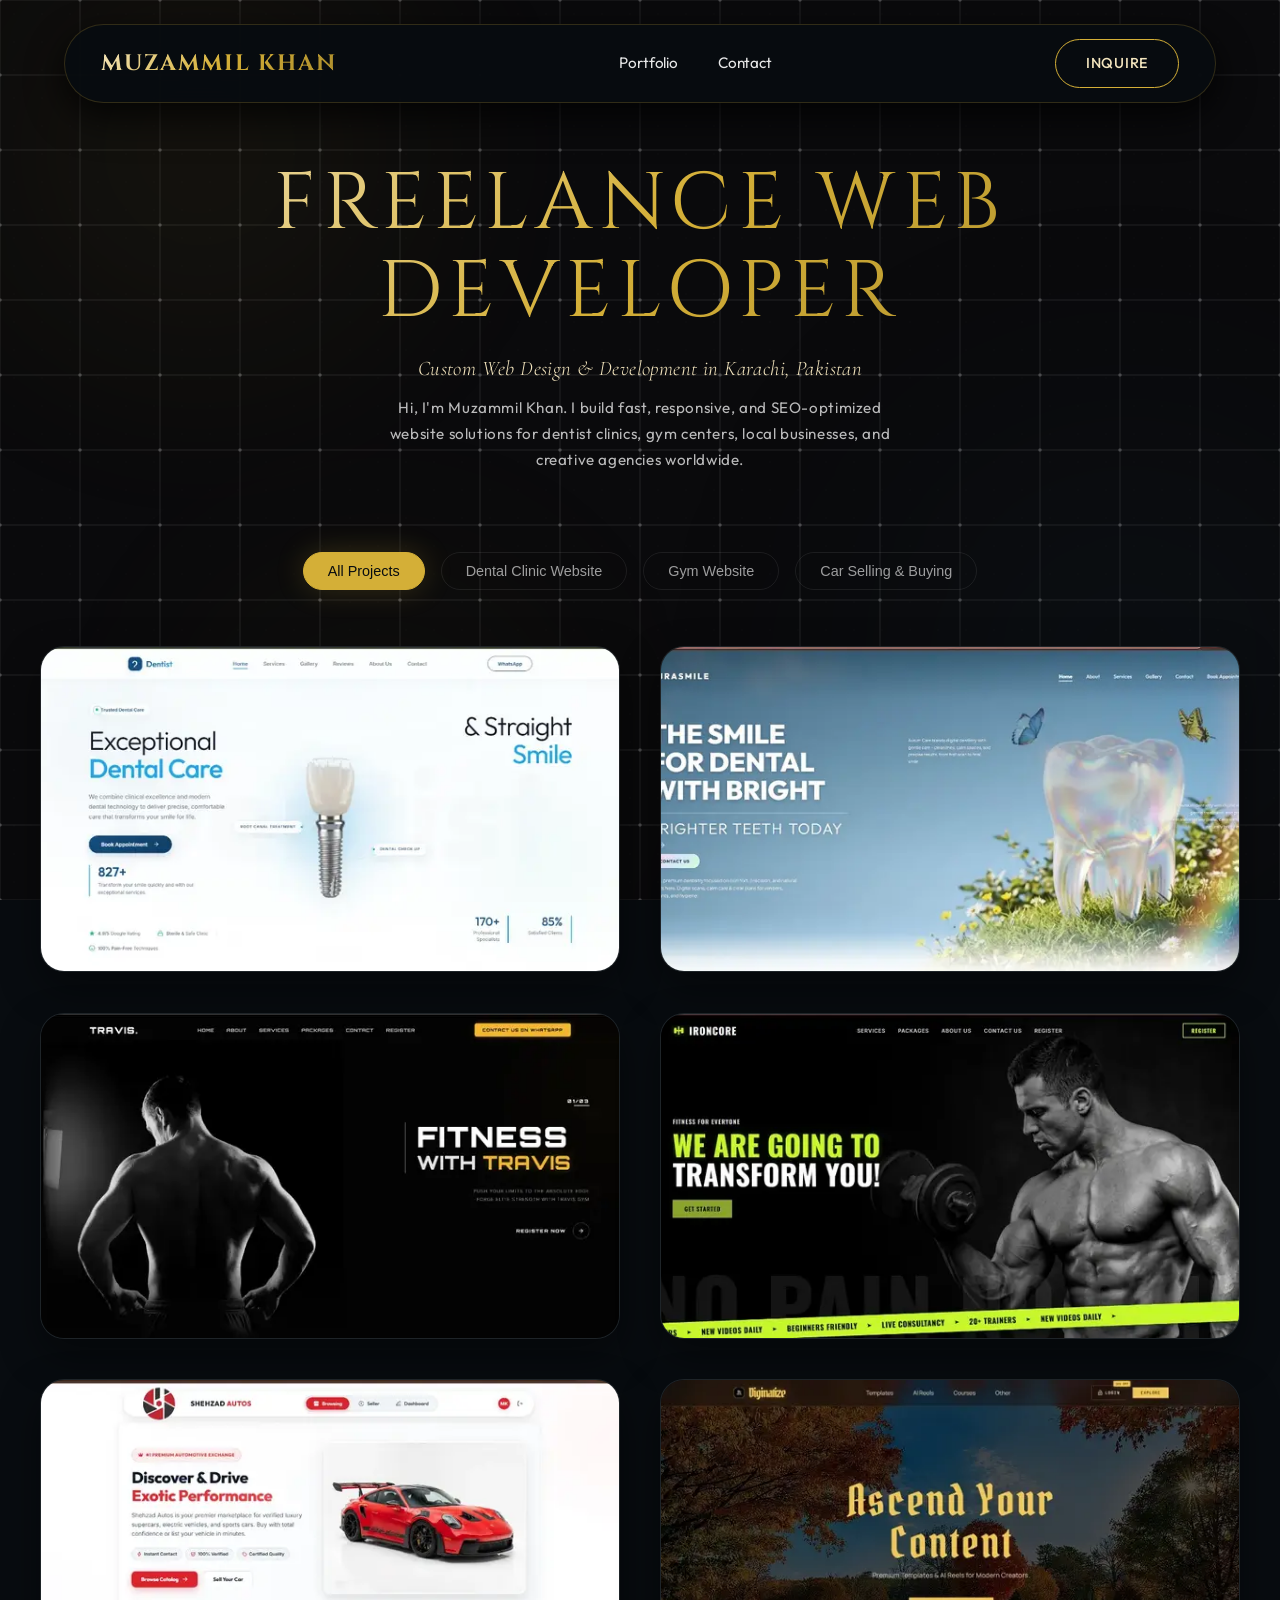
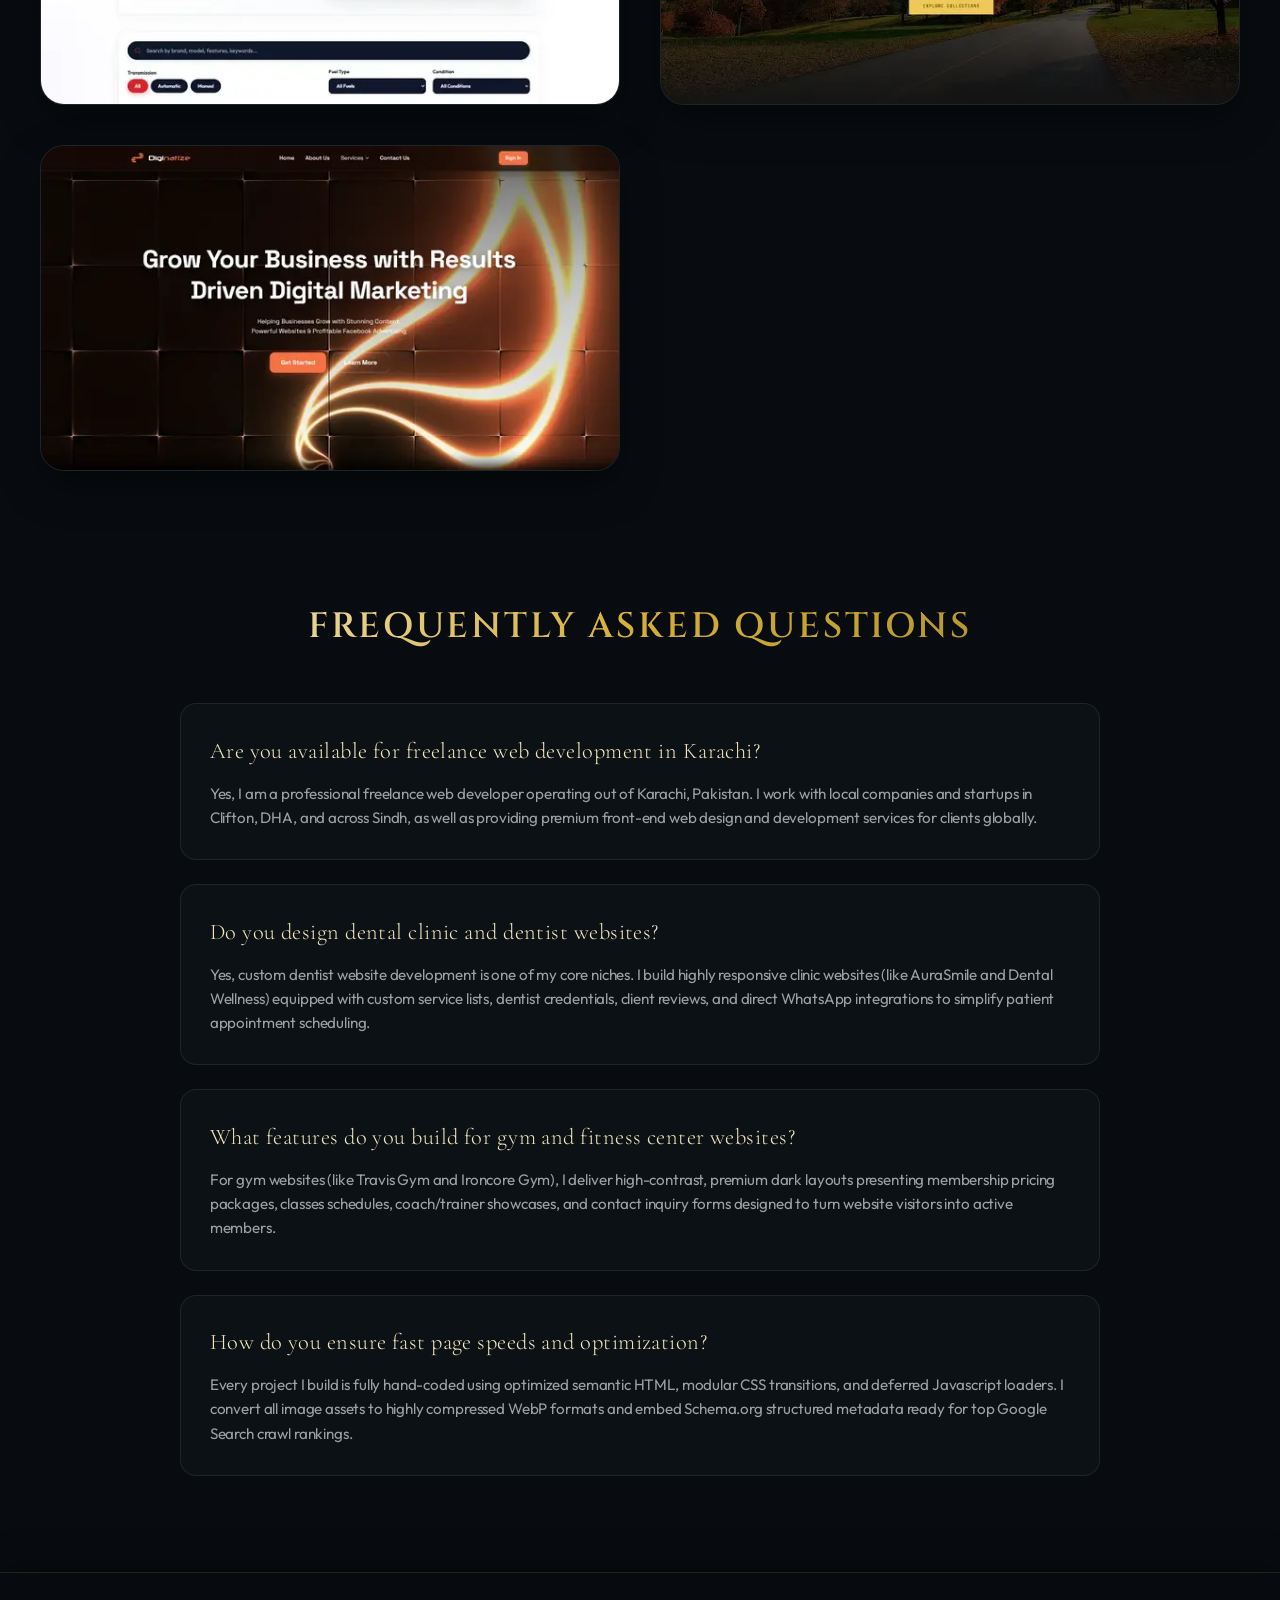
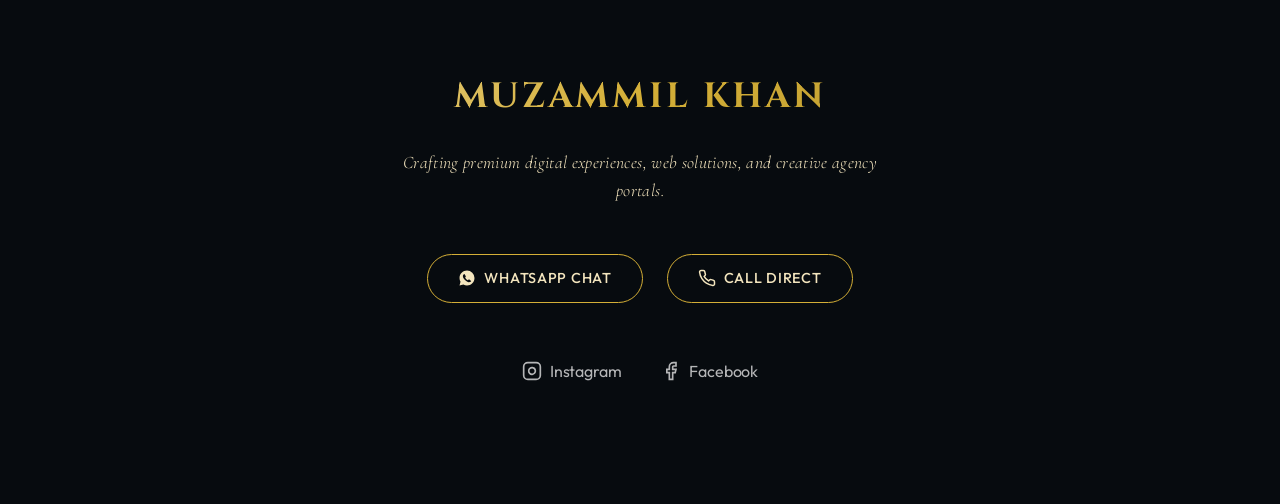
==== commit 78ececde: "style: center-align the hero subtitle block on desktop and mobile" ====
--- a/index.html
+++ b/index.html
@@ -414,7 +414,7 @@
   color: var(--color-gold-light);
   font-style: italic;
   max-width: 600px;
-  margin-bottom: 0.6rem;
+  margin: 0 auto 0.6rem auto;
 }
 
 .hero-tagline {
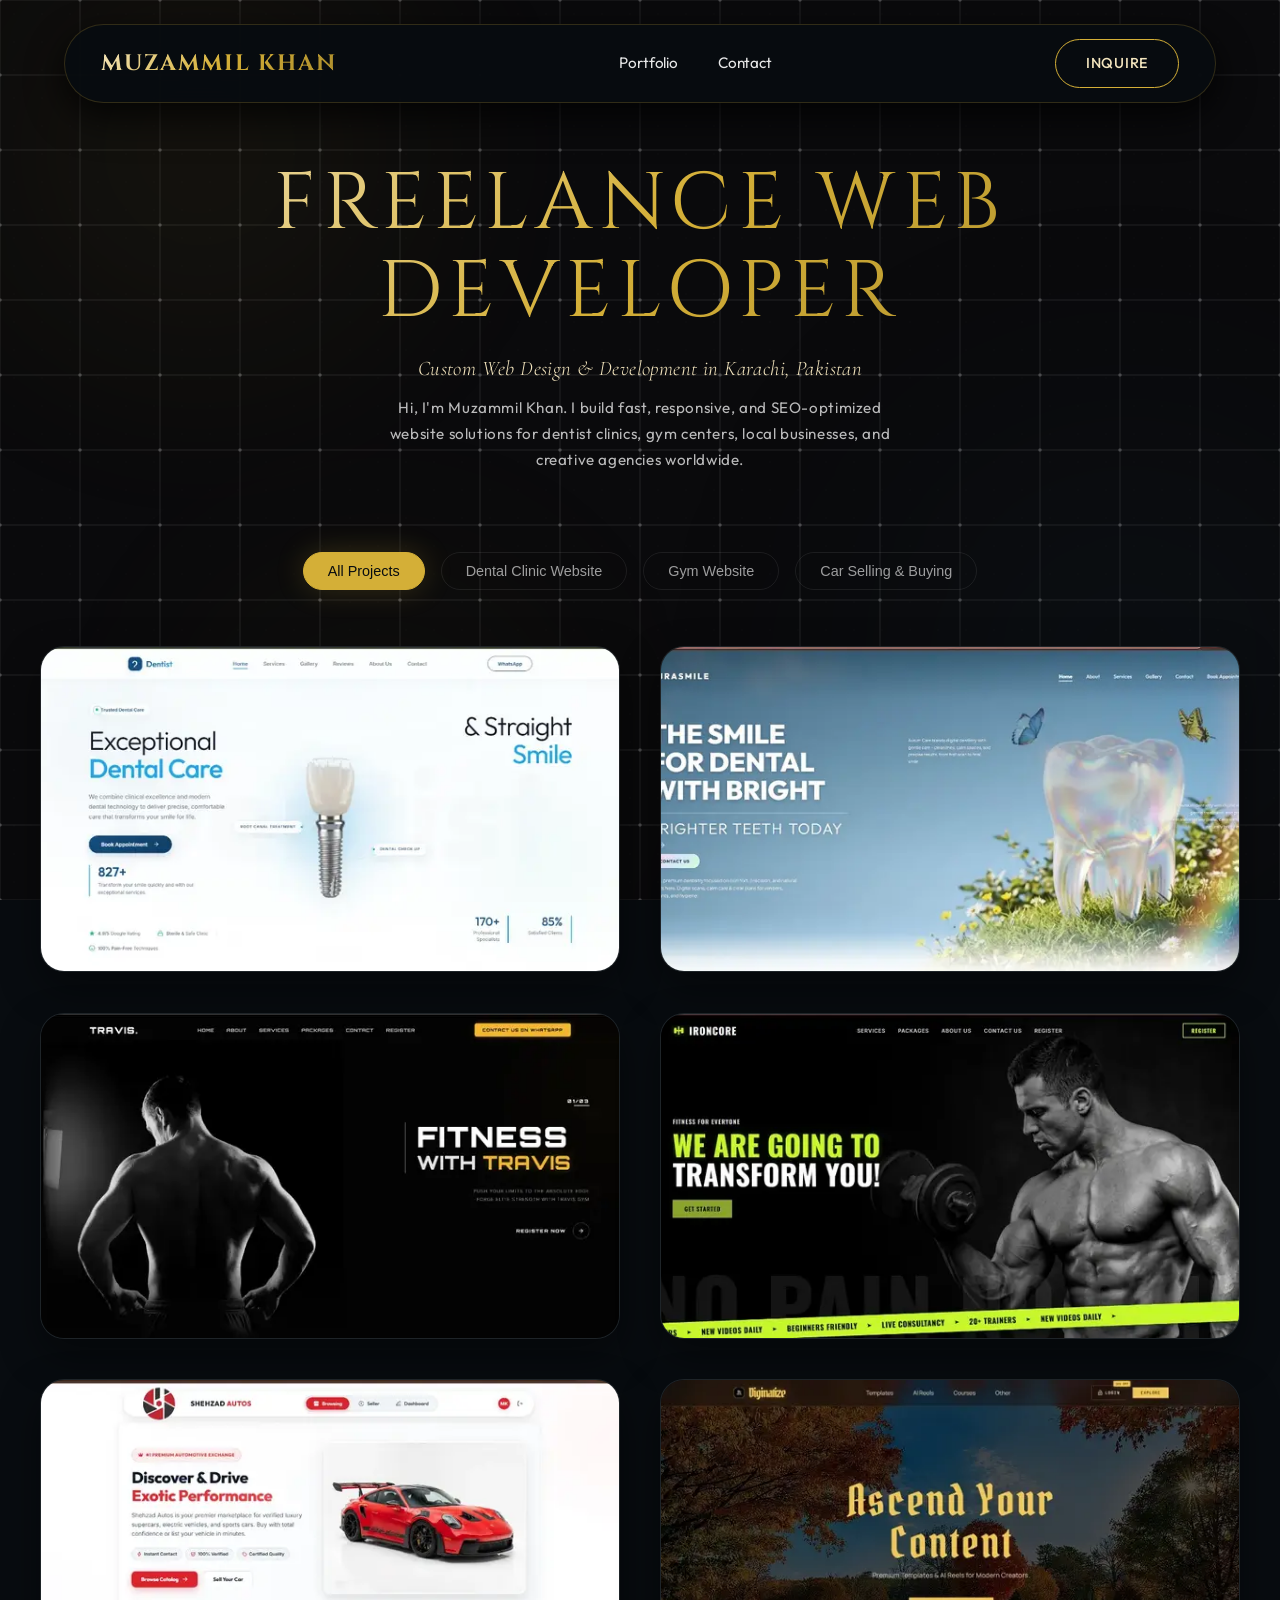
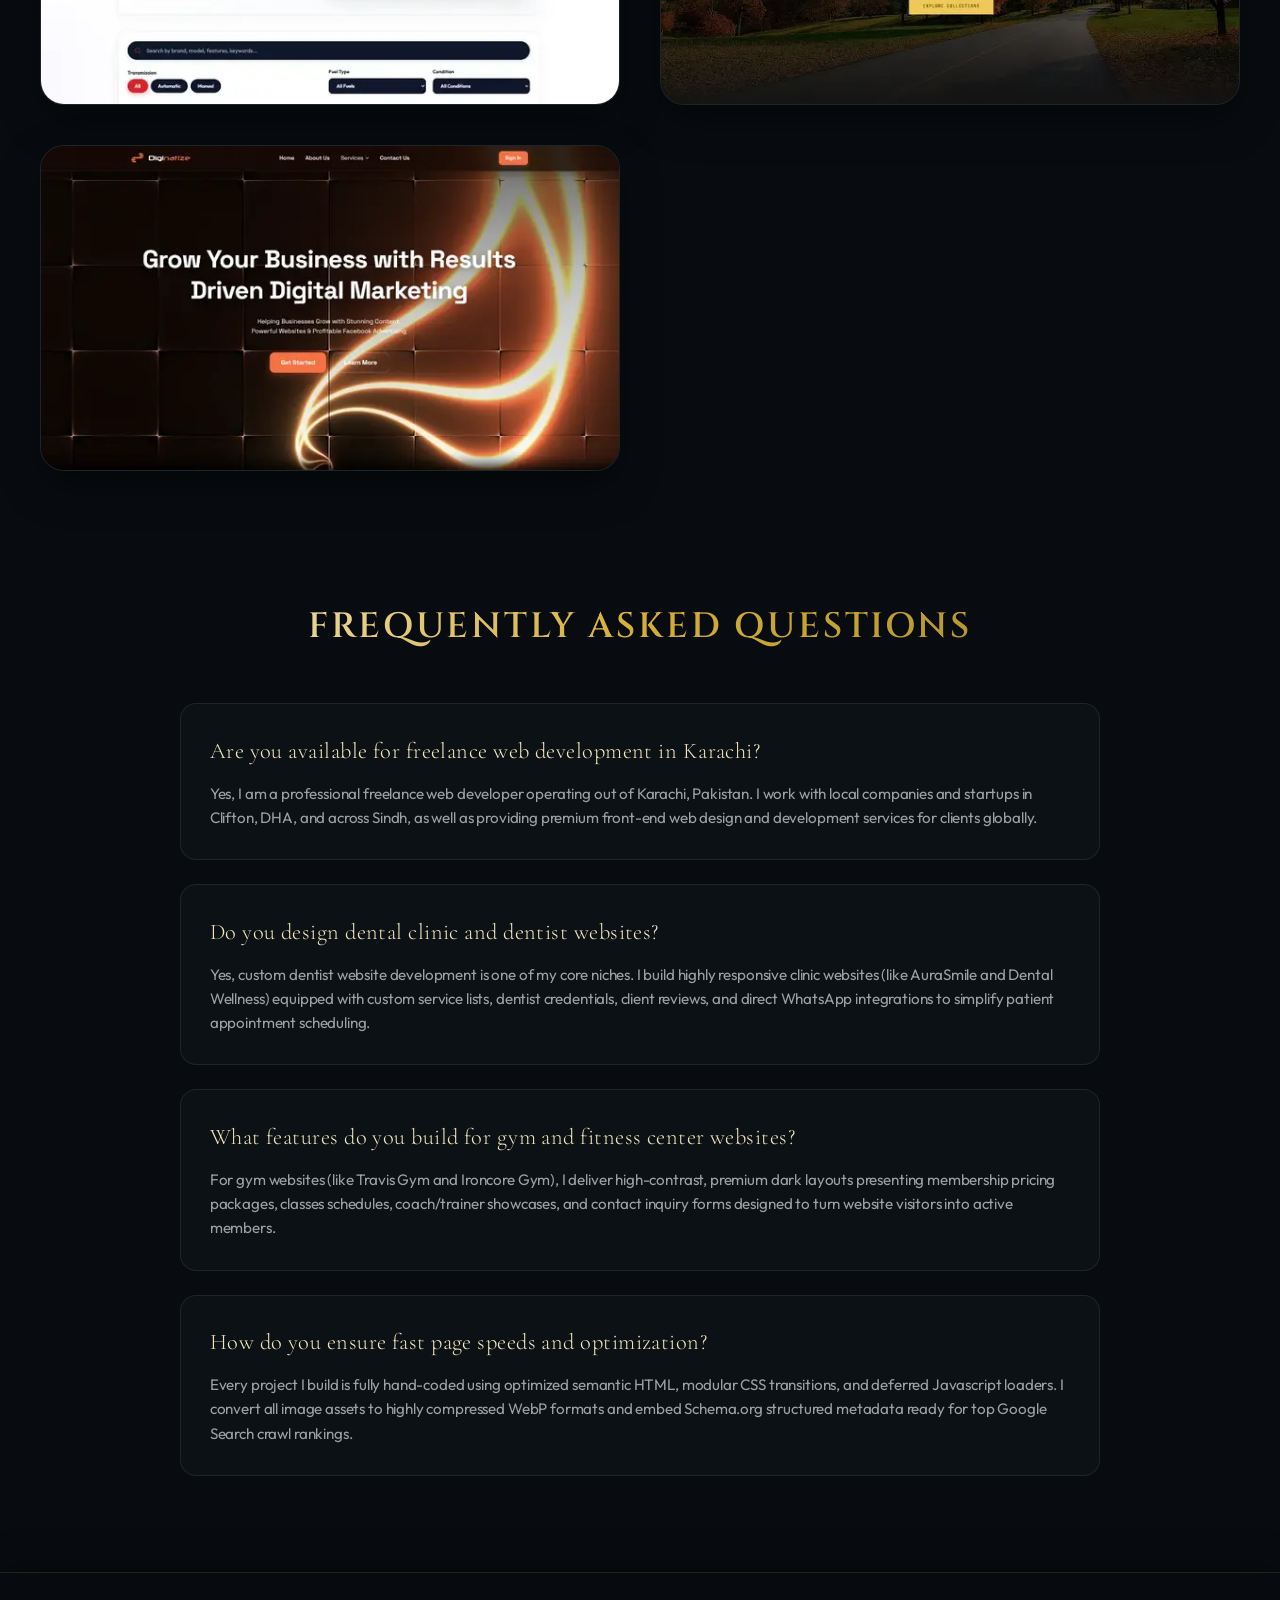
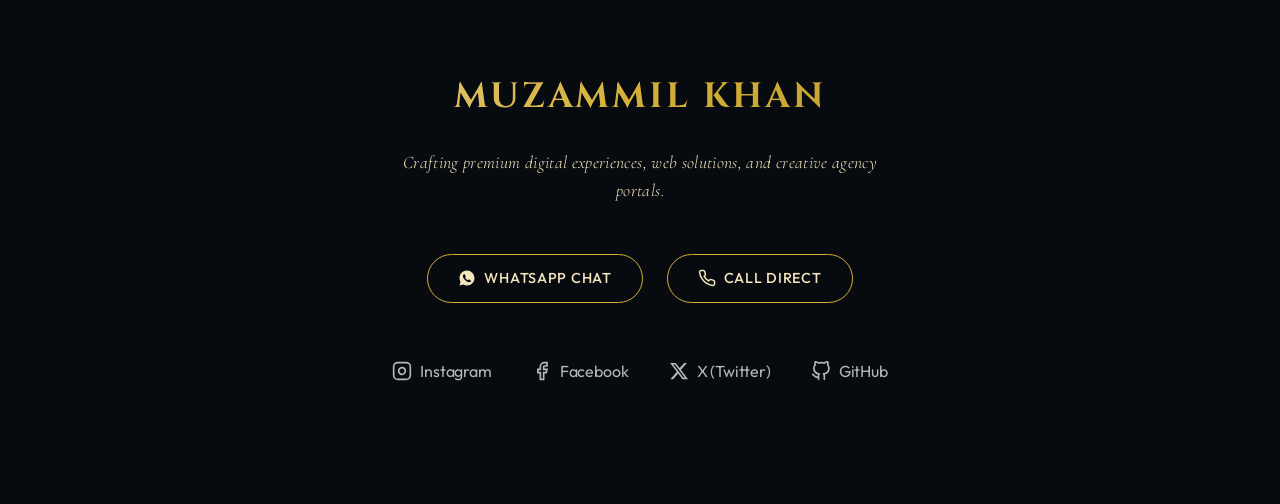
==== commit 2edcac88: "Update social media links in metadata and footer" ====
--- a/index.html
+++ b/index.html
@@ -7,23 +7,23 @@
   <title>Freelance Web Developer Karachi | Custom Web Design — Muzammil Khan</title>
   <meta name="description" content="Hire Muzammil Khan, a top-rated freelance web developer in Karachi, Pakistan. Specializing in custom web development, responsive landing pages, and UI/UX design.">
   <meta name="robots" content="index, follow, max-image-preview:large, max-snippet:-1, max-video-preview:-1">
-  <link rel="canonical" href="https://muzammilkhan.com/">
+  <link rel="canonical" href="https://muzammil-khan-five.vercel.app/">
   <link rel="icon" type="image/x-icon" href="favicon.ico">
 
   <!-- Open Graph / Facebook -->
   <meta property="og:type" content="website">
-  <meta property="og:url" content="https://muzammilkhan.com/">
+  <meta property="og:url" content="https://muzammil-khan-five.vercel.app/">
   <meta property="og:title" content="Freelance Web Developer Karachi | Custom Web Design — Muzammil Khan">
   <meta property="og:description" content="Hire Muzammil Khan, a top-rated freelance web developer in Karachi, Pakistan. Specializing in custom web development, responsive landing pages, and UI/UX design.">
-  <meta property="og:image" content="https://muzammilkhan.com/assets/images/portfolio_dentist_web.webp">
+  <meta property="og:image" content="https://muzammil-khan-five.vercel.app/assets/images/portfolio_dentist_web.webp">
   <meta property="og:site_name" content="Muzammil Khan Freelance Web Developer">
 
   <!-- Twitter / X -->
   <meta name="twitter:card" content="summary_large_image">
-  <meta name="twitter:url" content="https://muzammilkhan.com/">
+  <meta name="twitter:url" content="https://muzammil-khan-five.vercel.app/">
   <meta name="twitter:title" content="Freelance Web Developer Karachi | Custom Web Design — Muzammil Khan">
   <meta name="twitter:description" content="Hire Muzammil Khan, a top-rated freelance web developer in Karachi, Pakistan. Specializing in custom web development, responsive landing pages, and UI/UX design.">
-  <meta name="twitter:image" content="https://muzammilkhan.com/assets/images/portfolio_dentist_web.webp">
+  <meta name="twitter:image" content="https://muzammil-khan-five.vercel.app/assets/images/portfolio_dentist_web.webp">
 
   <!-- Structured Data (Schema.org JSON-LD) -->
   <script type="application/ld+json">
@@ -32,22 +32,22 @@
     "@graph": [
       {
         "@type": "WebSite",
-        "@id": "https://muzammilkhan.com/#website",
-        "url": "https://muzammilkhan.com/",
+        "@id": "https://muzammil-khan-five.vercel.app/#website",
+        "url": "https://muzammil-khan-five.vercel.app/",
         "name": "Muzammil Khan | Freelance Web Developer Karachi",
         "description": "Hire Muzammil Khan, a professional freelance web developer in Karachi, Pakistan. Delivering custom web design, responsive landing pages, and UI/UX solutions.",
         "publisher": {
-          "@id": "https://muzammilkhan.com/#person"
+          "@id": "https://muzammil-khan-five.vercel.app/#person"
         }
       },
       {
         "@type": "Person",
-        "@id": "https://muzammilkhan.com/#person",
+        "@id": "https://muzammil-khan-five.vercel.app/#person",
         "name": "Muzammil Khan",
-        "url": "https://muzammilkhan.com/",
+        "url": "https://muzammil-khan-five.vercel.app/",
         "image": {
           "@type": "ImageObject",
-          "url": "https://muzammilkhan.com/assets/images/portfolio_dentist_web.webp",
+          "url": "https://muzammil-khan-five.vercel.app/assets/images/portfolio_dentist_web.webp",
           "caption": "Muzammil Khan - Freelance Web Developer & UI/UX Designer"
         },
         "jobTitle": "Freelance Web Developer & UI/UX Designer",
@@ -68,8 +68,10 @@
           "Automotive Portal Development"
         ],
         "sameAs": [
-          "https://www.instagram.com/diginatize/",
-          "https://www.facebook.com/diginatize/"
+          "https://x.com/othero73i",
+          "https://www.instagram.com/muzammilkhanjpj/reels/",
+          "https://www.facebook.com/profile.php?id=61589801331535",
+          "https://github.com/muzammilkhanjpj-byte"
         ]
       }
     ]
@@ -1435,10 +1437,10 @@
         </a>
       </div>
 
-      <!-- Social Links (Instagram, Facebook) -->
+      <!-- Social Links (Instagram, Facebook, X, GitHub) -->
       <div class="footer-socials font-modern-sans">
         <!-- Instagram -->
-        <a href="https://www.instagram.com/diginatize/" target="_blank" class="footer-social-link">
+        <a href="https://www.instagram.com/muzammilkhanjpj/reels/" target="_blank" class="footer-social-link">
           <svg viewBox="0 0 24 24">
             <rect x="2" y="2" width="20" height="20" rx="5" ry="5" fill="none" stroke="currentColor" stroke-width="2"/>
             <path d="M16 11.37A4 4 0 1 1 12.63 8 4 4 0 0 1 16 11.37z" fill="none" stroke="currentColor" stroke-width="2"/>
@@ -1447,11 +1449,25 @@
           Instagram
         </a>
         <!-- Facebook -->
-        <a href="https://www.facebook.com/diginatize/" target="_blank" class="footer-social-link">
+        <a href="https://www.facebook.com/profile.php?id=61589801331535" target="_blank" class="footer-social-link">
           <svg viewBox="0 0 24 24">
             <path d="M18 2h-3a5 5 0 0 0-5 5v3H7v4h3v8h4v-8h3l1-4h-4V7a1 1 0 0 1 1-1h3z" fill="none" stroke="currentColor" stroke-width="2"/>
           </svg>
           Facebook
+        </a>
+        <!-- X (Twitter) -->
+        <a href="https://x.com/othero73i" target="_blank" class="footer-social-link">
+          <svg viewBox="0 0 24 24">
+            <path d="M18.244 2.25h3.308l-7.227 8.26 8.502 11.24H16.17l-5.214-6.817L4.99 21.75H1.68l7.73-8.835L1.254 2.25H8.08l4.713 6.231zm-1.161 17.52h1.833L7.084 4.126H5.117z" fill="currentColor"/>
+          </svg>
+          X (Twitter)
+        </a>
+        <!-- GitHub -->
+        <a href="https://github.com/muzammilkhanjpj-byte" target="_blank" class="footer-social-link">
+          <svg viewBox="0 0 24 24">
+            <path d="M9 19c-5 1.5-5-2.5-7-3m14 6v-3.87a3.37 3.37 0 0 0-.94-2.61c3.14-.35 6.44-1.54 6.44-7A5.44 5.44 0 0 0 20 4.77 5.07 5.07 0 0 0 19.91 1S18.73.65 16 2.48a13.38 13.38 0 0 0-7 0C6.27.65 5.09 1 5.09 1A5.07 5.07 0 0 0 5 4.77a5.44 5.44 0 0 0-1.5 3.78c0 5.42 3.3 6.61 6.44 7A3.37 3.37 0 0 0 9 18.13V22" fill="none" stroke="currentColor" stroke-width="2" stroke-linecap="round" stroke-linejoin="round"/>
+          </svg>
+          GitHub
         </a>
       </div>
     </div>
